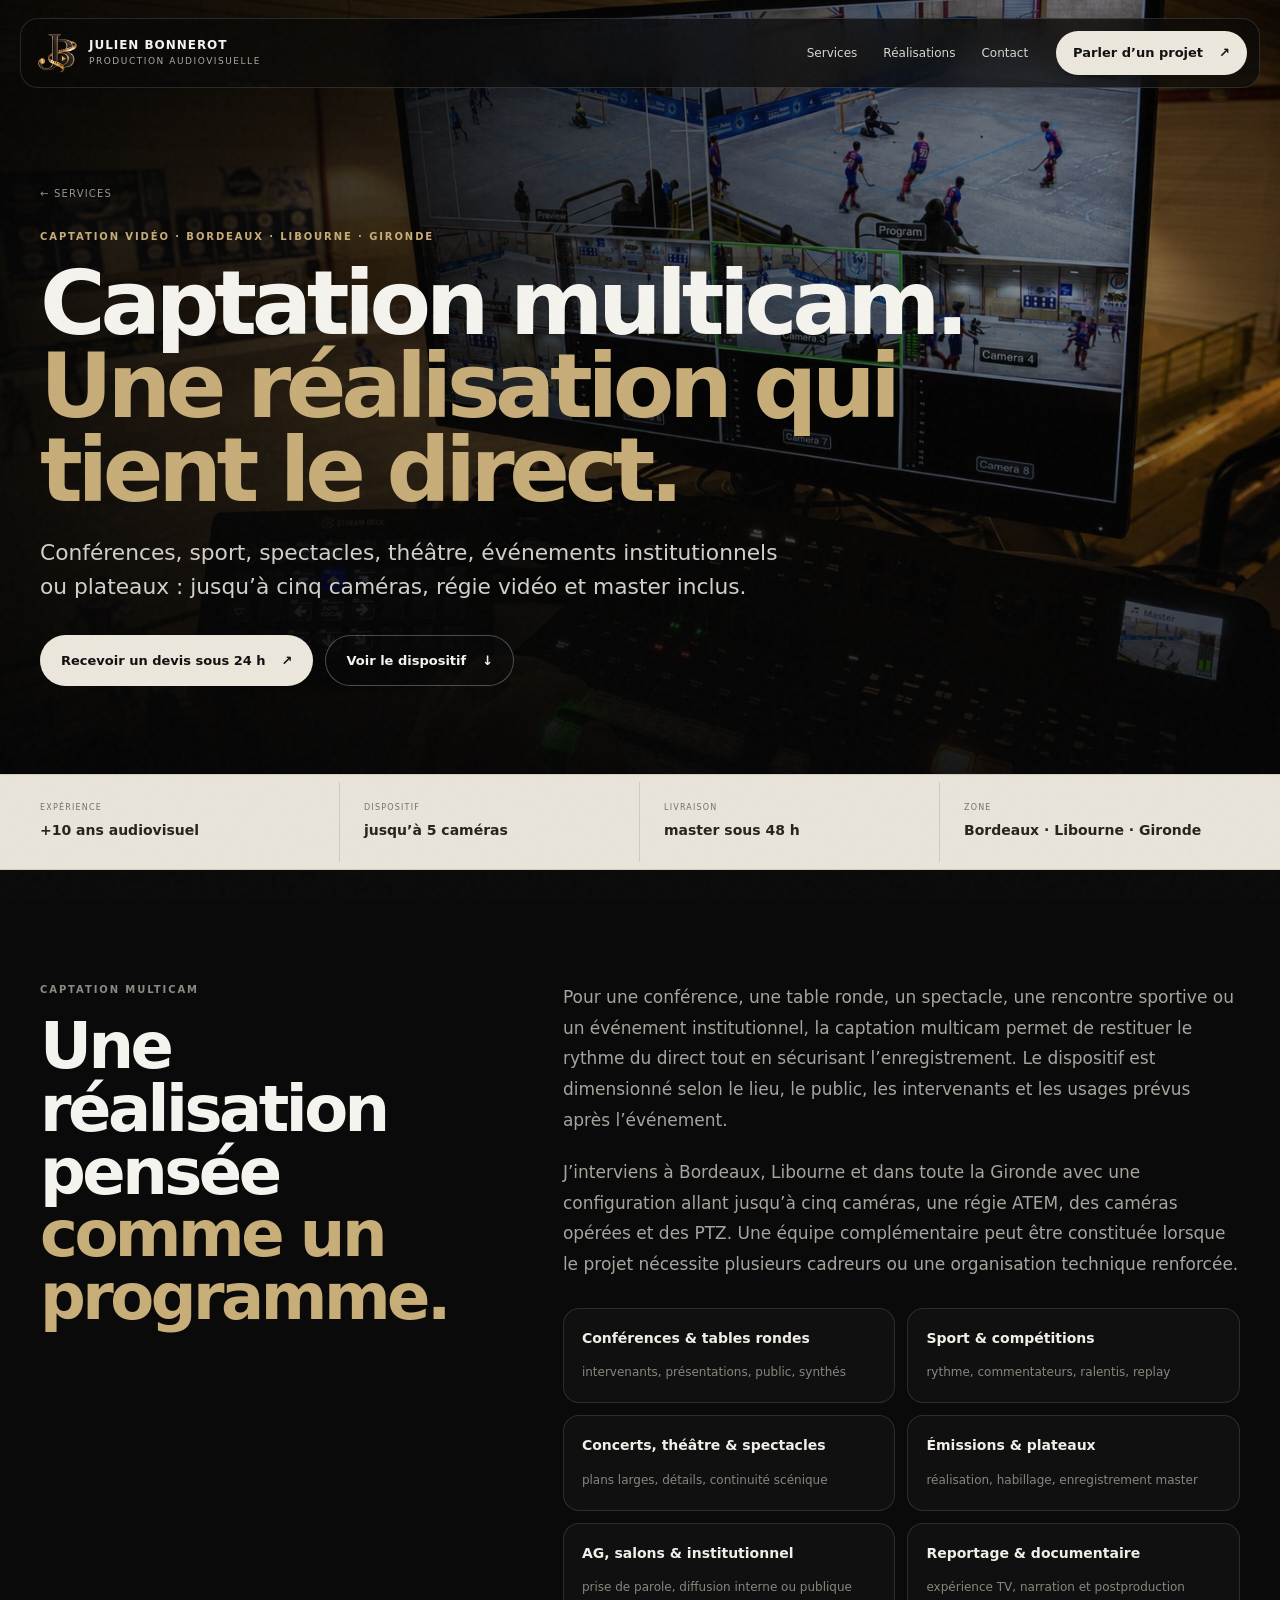
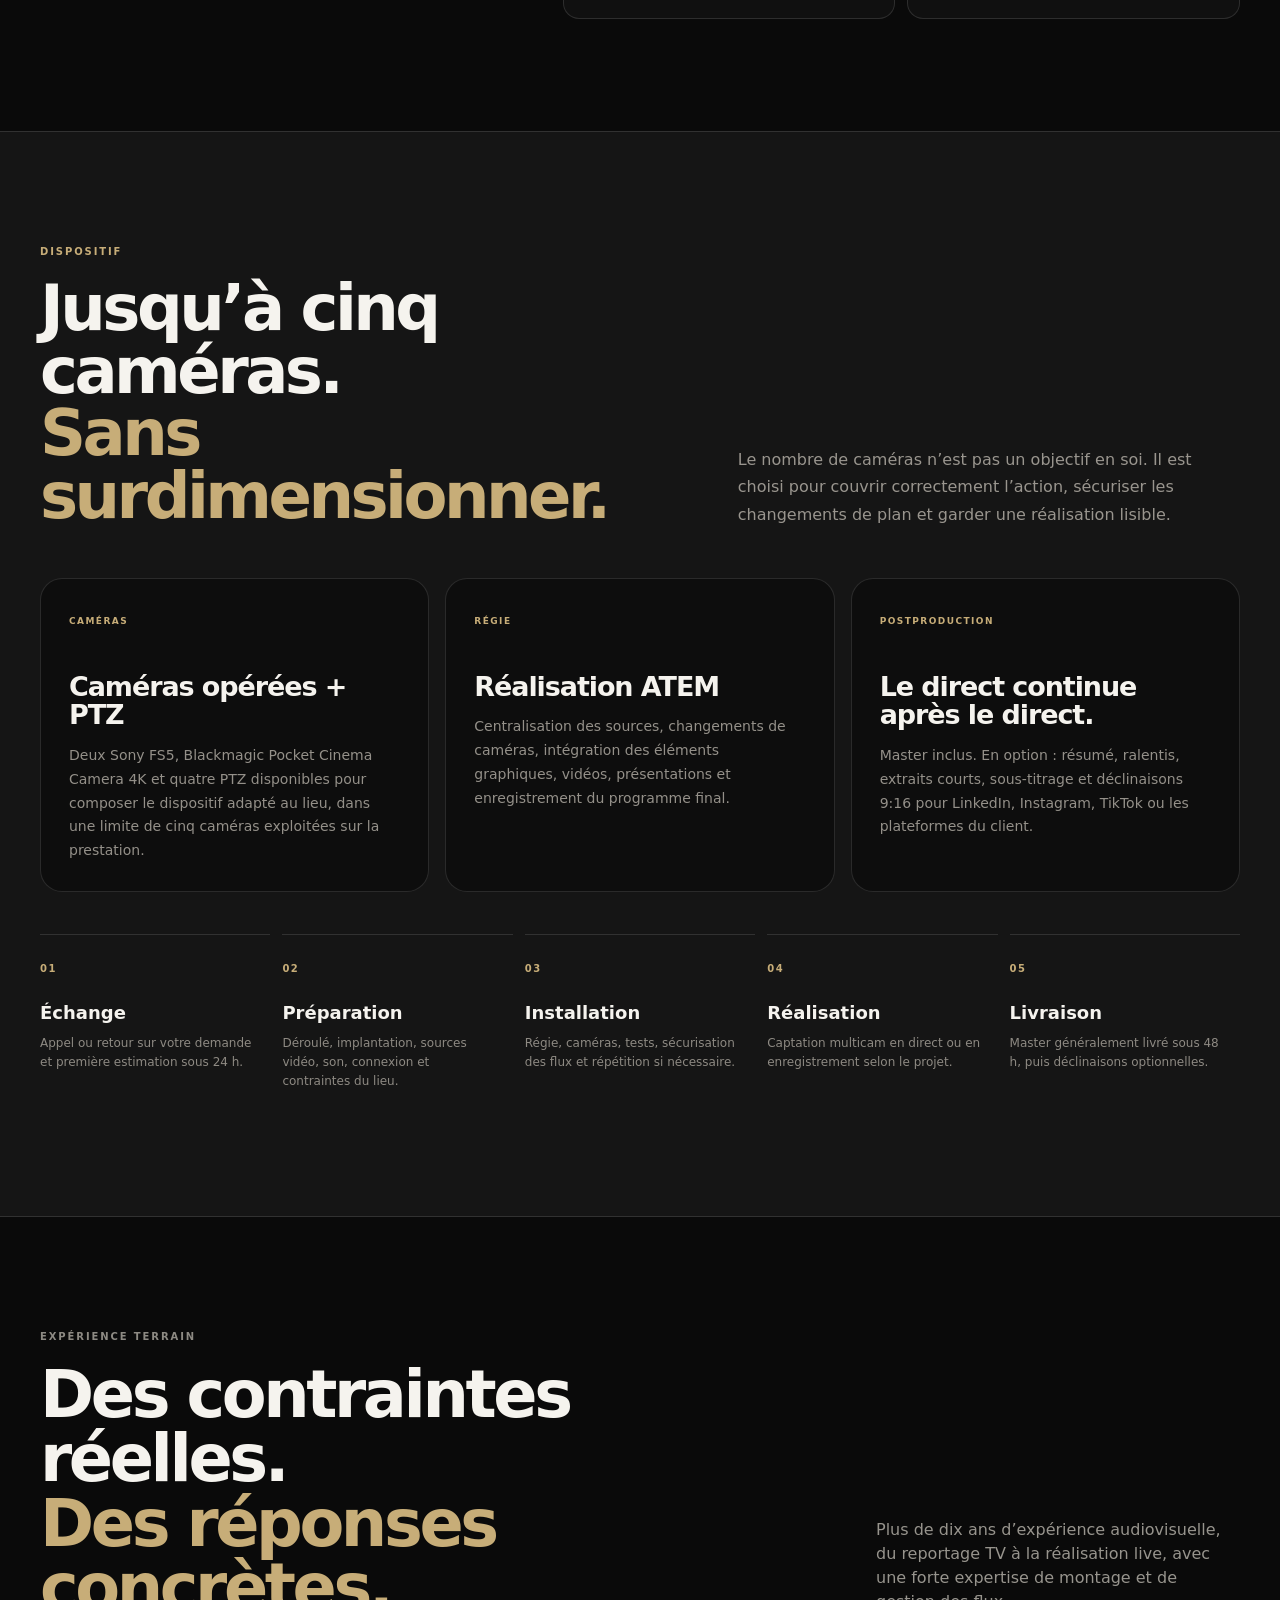
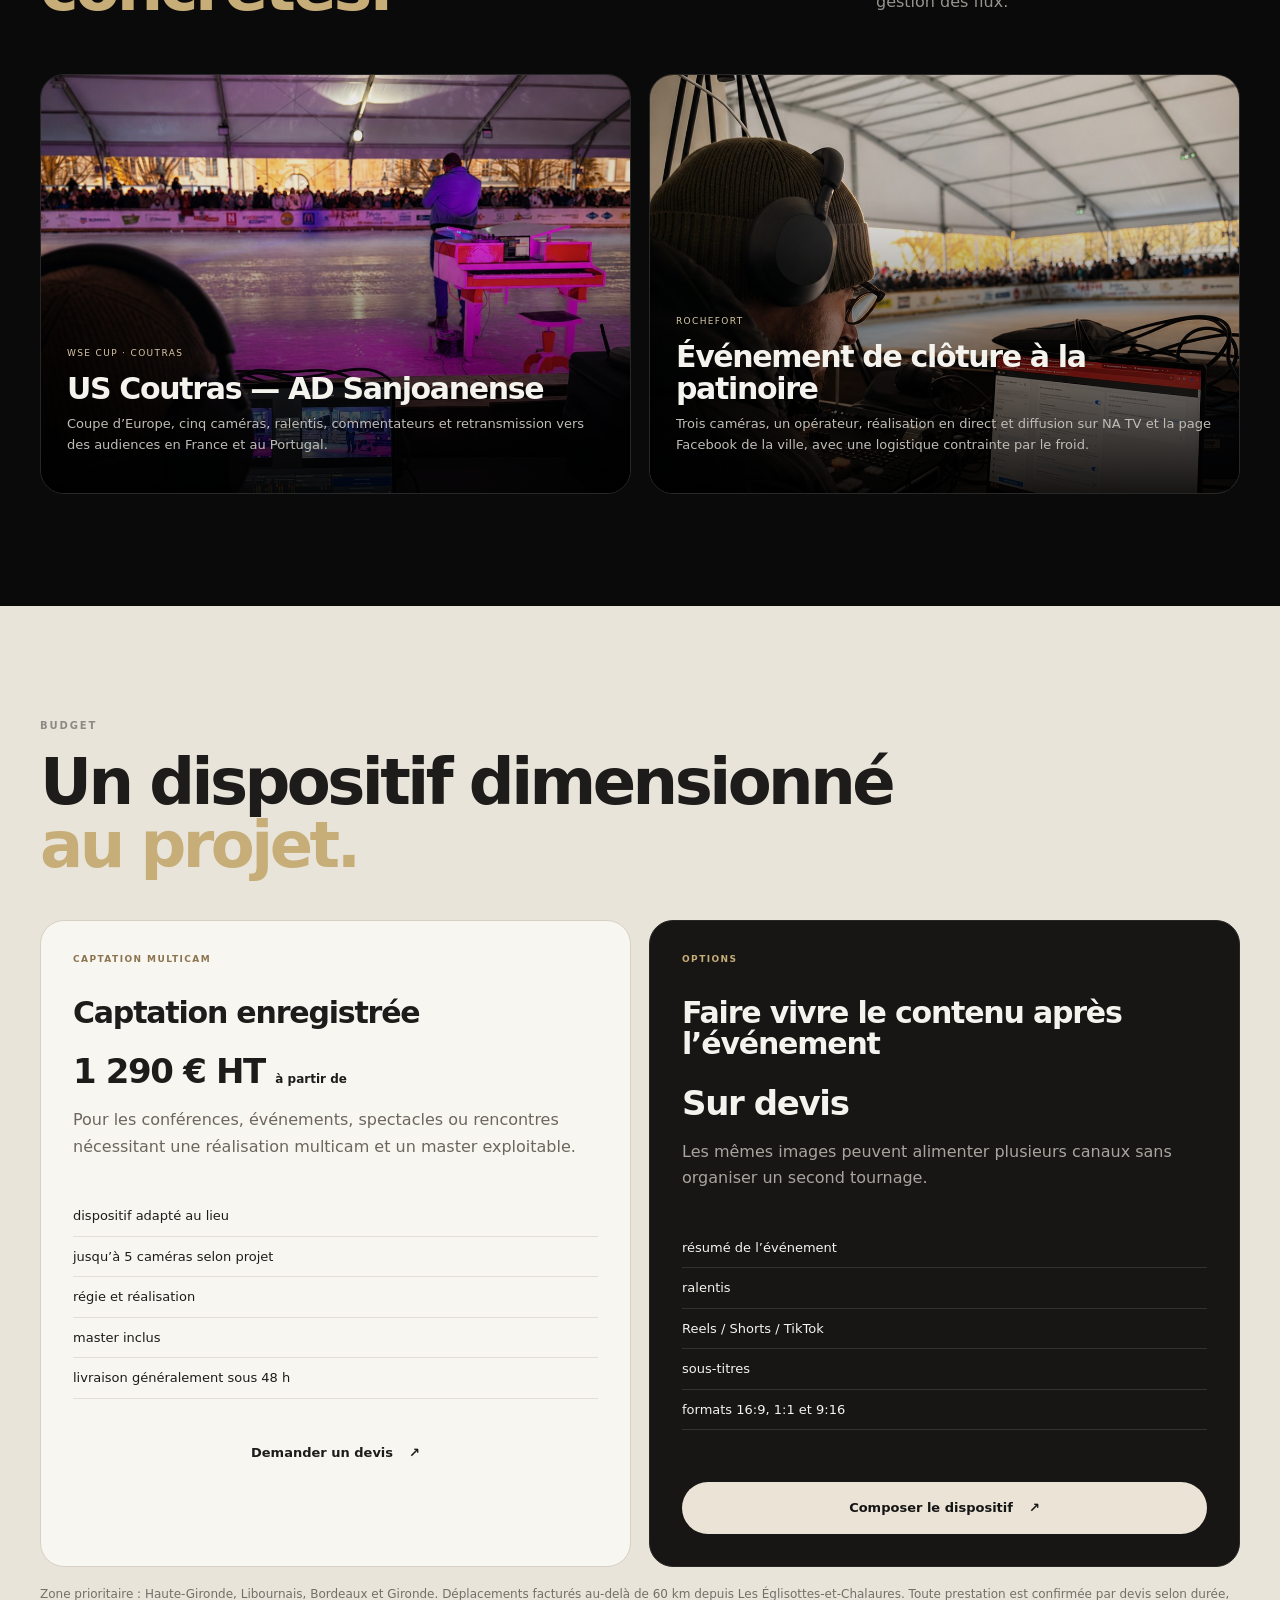
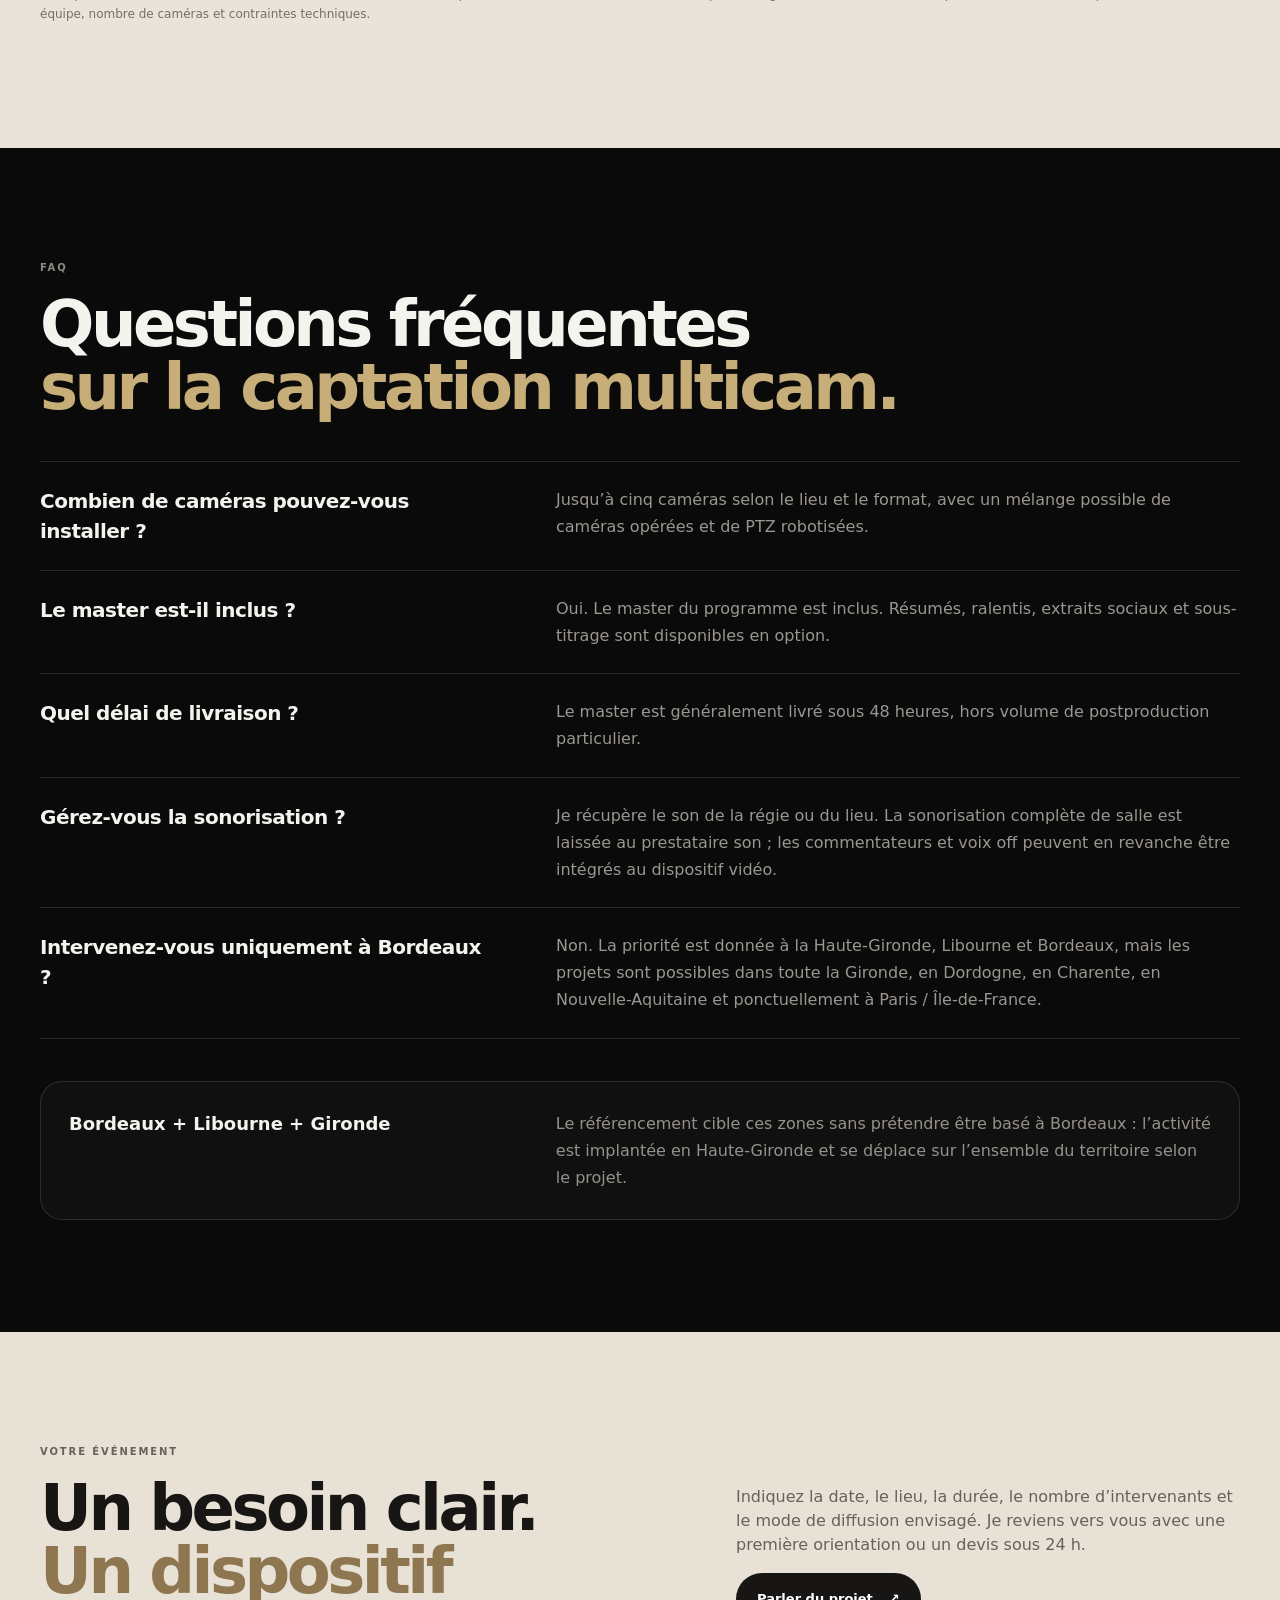
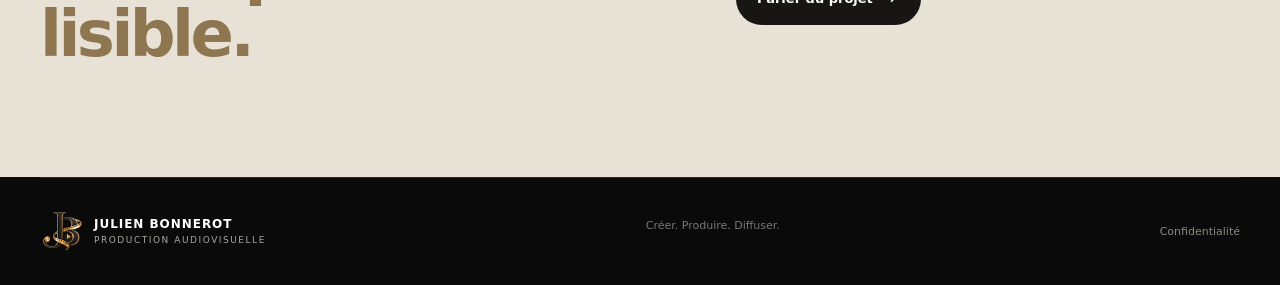
==== captation-multicam-bordeaux.html @ 4f3fa5e8 "Add files via upload" ====
<!doctype html>
<html lang="fr">
<head>
  <!-- Google Tag Manager -->
  <script>(function(w,d,s,l,i){w[l]=w[l]||[];w[l].push({'gtm.start':
  new Date().getTime(),event:'gtm.js'});var f=d.getElementsByTagName(s)[0],
  j=d.createElement(s),dl=l!='dataLayer'?'&l='+l:'';j.async=true;j.src=
  'https://www.googletagmanager.com/gtm.js?id='+i+dl;f.parentNode.insertBefore(j,f);
  })(window,document,'script','dataLayer','GTM-NM8S3KBX');</script>
  <!-- End Google Tag Manager -->
  <meta charset="utf-8" />
  <meta name="viewport" content="width=device-width, initial-scale=1" />
  <meta http-equiv="Content-Security-Policy" content="default-src 'self'; base-uri 'self'; object-src 'none'; script-src 'self' 'unsafe-inline' https://www.googletagmanager.com https://tagmanager.google.com; script-src-elem 'self' 'unsafe-inline' https://www.googletagmanager.com https://tagmanager.google.com; style-src 'self' 'unsafe-inline' https://www.googletagmanager.com https://tagmanager.google.com https://fonts.googleapis.com; img-src 'self' data: https://www.googletagmanager.com https://www.google-analytics.com https://*.google-analytics.com https://ssl.gstatic.com https://www.gstatic.com; media-src 'self'; font-src 'self' data: https://fonts.gstatic.com; connect-src 'self' https://formsubmit.co https://www.googletagmanager.com https://tagmanager.google.com https://www.google.com https://www.google-analytics.com https://*.google-analytics.com https://region1.google-analytics.com https://stats.g.doubleclick.net; frame-src https://www.googletagmanager.com https://tagmanager.google.com; form-action 'self' https://formsubmit.co; upgrade-insecure-requests" />
  <meta name="referrer" content="strict-origin-when-cross-origin" />
  <meta name="description" content="Captation vidéo multicam à Bordeaux, Libourne et en Gironde : jusqu’à 5 caméras, régie, master sous 48 h et formats sociaux en option." />
  <meta name="robots" content="index,follow,max-image-preview:large" />
  <meta name="theme-color" content="#0b0b0c" />
  <link rel="canonical" href="https://julienbonnerot.fr/captation-multicam-bordeaux.html" />
  <meta property="og:title" content="Captation multicam Bordeaux, Libourne & Gironde | Julien Bonnerot" />
  <meta property="og:description" content="Captation vidéo multicam à Bordeaux, Libourne et en Gironde : jusqu’à 5 caméras, régie, master sous 48 h et formats sociaux en option." />
  <meta property="og:type" content="website" />
  <meta property="og:url" content="https://julienbonnerot.fr/captation-multicam-bordeaux.html" />
  <meta property="og:image" content="https://julienbonnerot.fr/assets/live.jpg" />
  <meta name="twitter:card" content="summary_large_image" />
  <meta name="twitter:title" content="Captation multicam Bordeaux, Libourne & Gironde | Julien Bonnerot" />
  <meta name="twitter:description" content="Captation vidéo multicam à Bordeaux, Libourne et en Gironde : jusqu’à 5 caméras, régie, master sous 48 h et formats sociaux en option." />
  <meta name="twitter:image" content="https://julienbonnerot.fr/assets/live.jpg" />
  <title>Captation multicam Bordeaux, Libourne & Gironde | Julien Bonnerot</title>
  <!-- Favicon JB -->
  <link rel="icon" type="image/png" href="assets/jb-mark.png?v=61" />
  <link rel="shortcut icon" type="image/png" href="assets/jb-mark.png?v=61" />
  <link rel="apple-touch-icon" href="assets/jb-mark.png?v=61" />
<link rel="stylesheet" href="styles.css?v=60" />

  <style>
    .service-seo{background:#0a0a0a}
    .service-hero{position:relative;min-height:78svh;display:flex;align-items:flex-end;overflow:hidden}
    .service-hero>img{position:absolute;inset:0;width:100%;height:100%;object-fit:cover}
    .service-hero:after{content:"";position:absolute;inset:0;background:
      linear-gradient(90deg,rgba(5,5,5,.93),rgba(5,5,5,.63) 57%,rgba(5,5,5,.30)),
      linear-gradient(0deg,rgba(5,5,5,.88),transparent 53%)}
    .service-hero-content{position:relative;z-index:2;padding:180px 0 88px}
    .service-breadcrumb{display:inline-flex;margin-bottom:28px;font-size:10px;letter-spacing:.12em;text-transform:uppercase;color:#9a968e}
    .service-hero h1{font-size:clamp(52px,7vw,96px);line-height:.93;letter-spacing:-.06em;max-width:1040px;margin:0 0 24px}
    .service-hero h1 em{font-style:normal;color:var(--accent)}
    .service-hero-lead{max-width:760px;font-size:clamp(17px,1.7vw,22px);line-height:1.58;color:#d3d0ca}
    .service-hero-actions{display:flex;gap:12px;flex-wrap:wrap;margin-top:30px}
    .service-proof{background:#e9e4da;color:#1d1c1a;border-block:1px solid #d3ccbf}
    .service-proof-grid{min-height:94px;display:grid;grid-template-columns:repeat(4,1fr);align-items:center}
    .service-proof-item{padding:20px 24px;border-right:1px solid #d2cabd}
    .service-proof-item:first-child{padding-left:0}.service-proof-item:last-child{border-right:0}
    .service-proof-item small{display:block;font-size:8px;letter-spacing:.15em;color:#777066;text-transform:uppercase;margin-bottom:4px}
    .service-proof-item strong{font-size:14px;color:#27231d}
    .seo-intro{display:grid;grid-template-columns:.78fr 1.22fr;gap:90px;align-items:start}
    .seo-intro h2,.seo-section h2,.pricing-section h2,.faq-section h2{font-size:clamp(42px,5vw,72px);line-height:.98;letter-spacing:-.055em;margin:0}
    .seo-intro h2 em,.seo-section h2 em,.pricing-section h2 em,.faq-section h2 em{font-style:normal;color:var(--accent)}
    .seo-copy{font-size:17px;line-height:1.8;color:#a8a49d}
    .seo-copy p{margin-bottom:22px}
    .seo-list{display:grid;grid-template-columns:repeat(2,1fr);gap:12px;margin-top:28px}
    .seo-pill{border:1px solid var(--line);border-radius:16px;padding:17px 18px;background:#101010}
    .seo-pill b{display:block;font-size:14px;color:#f1eee7;margin-bottom:4px}
    .seo-pill span{font-size:12px;color:#89857e}
    .seo-section{background:#151515;border-block:1px solid var(--line)}
    .seo-section-head{display:grid;grid-template-columns:1fr .8fr;gap:70px;align-items:end;margin-bottom:50px}
    .seo-section-head>p{color:#99958e;line-height:1.7;margin:0}
    .feature-grid{display:grid;grid-template-columns:repeat(3,1fr);gap:16px}
    .feature-card{background:#0d0d0d;border:1px solid var(--line);border-radius:22px;padding:28px;min-height:270px}
    .feature-card span{font-size:9px;letter-spacing:.16em;color:var(--accent);font-weight:800}
    .feature-card h3{font-size:27px;letter-spacing:-.04em;line-height:1.06;margin:42px 0 14px}
    .feature-card p{font-size:14px;color:#949089;line-height:1.7;margin:0}
    .process-grid{display:grid;grid-template-columns:repeat(5,1fr);gap:12px;margin-top:42px}
    .process-step{border-top:1px solid var(--line);padding:20px 12px 0 0}
    .process-step b{font-size:10px;letter-spacing:.15em;color:var(--accent)}
    .process-step h3{font-size:18px;margin:20px 0 8px}.process-step p{font-size:12px;color:#8e8a83;line-height:1.6}
    .case-band{display:grid;grid-template-columns:1fr 1fr;gap:18px}
    .case-seo-card{position:relative;min-height:420px;overflow:hidden;border-radius:24px;border:1px solid var(--line)}
    .case-seo-card img{position:absolute;inset:0;width:100%;height:100%;object-fit:cover}
    .case-seo-card:after{content:"";position:absolute;inset:0;background:linear-gradient(0deg,rgba(0,0,0,.90),rgba(0,0,0,.08) 70%)}
    .case-seo-copy{position:absolute;z-index:2;left:26px;right:26px;bottom:24px}
    .case-seo-copy small{font-size:9px;letter-spacing:.15em;color:#d7c7a7}
    .case-seo-copy h3{font-size:30px;line-height:1.05;letter-spacing:-.045em;margin:10px 0}
    .case-seo-copy p{color:#c0bdb6;font-size:13px;line-height:1.6;max-width:560px}
    .price-wrap{background:#e9e4da;color:#1d1c1a}
    .pricing-grid{display:grid;grid-template-columns:repeat(2,1fr);gap:18px;margin-top:44px}
    .pricing-card{background:#f8f6f1;border:1px solid #d7d0c4;border-radius:24px;padding:32px;display:flex;flex-direction:column}
    .pricing-card.featured{background:#171615;color:#f5f3ee;border-color:#292724}
    .pricing-card>span{font-size:9px;letter-spacing:.16em;font-weight:800;color:#8b744e}
    .pricing-card.featured>span{color:var(--accent)}
    .pricing-card h3{font-size:30px;line-height:1.05;letter-spacing:-.04em;margin:30px 0 8px}
    .pricing-card .price{font-size:34px;font-weight:850;letter-spacing:-.04em;margin:10px 0}
    .pricing-card .price small{font-size:12px;font-weight:600;letter-spacing:0}
    .pricing-card p{color:#6c665e;line-height:1.65}.pricing-card.featured p{color:#a9a59e}
    .pricing-card ul{padding:0;margin:20px 0 28px;list-style:none}
    .pricing-card li{padding:10px 0;border-bottom:1px solid rgba(80,70,55,.13);font-size:13px}
    .pricing-card.featured li{border-color:rgba(255,255,255,.12)}
    .price-note{font-size:12px;color:#746f67;margin-top:18px;line-height:1.65}
    .faq-list{margin-top:42px;border-top:1px solid var(--line)}
    .faq-item{padding:24px 0;border-bottom:1px solid var(--line);display:grid;grid-template-columns:.8fr 1.2fr;gap:60px}
    .faq-item h3{font-size:20px;letter-spacing:-.025em;margin:0}.faq-item p{color:#9b9790;line-height:1.7;margin:0}
    .zone-note{border:1px solid var(--line);border-radius:22px;padding:28px;margin-top:42px;background:#101010;display:grid;grid-template-columns:.8fr 1.2fr;gap:50px}
    .zone-note strong{font-size:18px}.zone-note p{margin:0;color:#96928b;line-height:1.7}
    .service-cta{background:#e8e1d5;color:#171615}
    .service-cta-inner{display:grid;grid-template-columns:1.1fr .9fr;gap:80px;align-items:center}
    .service-cta h2{font-size:clamp(42px,5vw,72px);letter-spacing:-.055em;line-height:.98;margin:0}
    .service-cta h2 em{font-style:normal;color:#8d7650}.service-cta p{color:#686159}.service-cta .btn{background:#171615;color:#fff}
    @media(max-width:900px){
      .service-hero-content{padding:140px 0 72px}.service-proof-grid{grid-template-columns:1fr 1fr}
      .service-proof-item:nth-child(2){border-right:0}.service-proof-item:nth-child(-n+2){border-bottom:1px solid #d2cabd}
      .seo-intro,.seo-section-head,.service-cta-inner{grid-template-columns:1fr;gap:28px}
      .feature-grid{grid-template-columns:1fr}.process-grid{grid-template-columns:1fr 1fr}.case-band,.pricing-grid{grid-template-columns:1fr}
      .faq-item,.zone-note{grid-template-columns:1fr;gap:12px}.seo-list{grid-template-columns:1fr}
    }
    @media(max-width:580px){
      .service-hero h1{font-size:14vw}.service-hero-actions{flex-direction:column}.service-hero-actions .btn{width:100%}
      .service-proof-grid{grid-template-columns:1fr}.service-proof-item{border-right:0!important;border-bottom:1px solid #d2cabd!important;padding-left:0}
      .service-proof-item:last-child{border-bottom:0!important}.process-grid{grid-template-columns:1fr}.case-seo-card{min-height:360px}
      .pricing-card{padding:24px}.service-hero-lead{font-size:16px}
    }
  </style>
  <script type="application/ld+json">
{
  "@context": "https://schema.org",
  "@graph": [
    {
      "@type": "ProfessionalService",
      "@id": "https://julienbonnerot.fr/#business",
      "name": "Julien Bonnerot · Production audiovisuelle",
      "url": "https://julienbonnerot.fr/",
      "image": "https://julienbonnerot.fr/assets/hero-poster.jpg",
      "areaServed": [
        {
          "@type": "City",
          "name": "Bordeaux"
        },
        {
          "@type": "City",
          "name": "Libourne"
        },
        {
          "@type": "AdministrativeArea",
          "name": "Gironde"
        },
        {
          "@type": "AdministrativeArea",
          "name": "Dordogne"
        },
        {
          "@type": "AdministrativeArea",
          "name": "Charente"
        },
        {
          "@type": "AdministrativeArea",
          "name": "Nouvelle-Aquitaine"
        },
        {
          "@type": "AdministrativeArea",
          "name": "Île-de-France"
        }
      ]
    },
    {
      "@type": "Service",
      "@id": "https://julienbonnerot.fr/captation-multicam-bordeaux.html#service",
      "name": "Captation vidéo multicam à Bordeaux, Libourne et en Gironde",
      "description": "Captation vidéo multicam à Bordeaux, Libourne et en Gironde : jusqu’à 5 caméras, régie, master sous 48 h et formats sociaux en option.",
      "url": "https://julienbonnerot.fr/captation-multicam-bordeaux.html",
      "provider": {
        "@id": "https://julienbonnerot.fr/#business"
      },
      "areaServed": [
        "Bordeaux",
        "Libourne",
        "Gironde",
        "Nouvelle-Aquitaine",
        "France"
      ]
    },
    {
      "@type": "FAQPage",
      "@id": "https://julienbonnerot.fr/captation-multicam-bordeaux.html#faq",
      "mainEntity": [
        {
          "@type": "Question",
          "name": "Combien de caméras pouvez-vous installer pour une captation à Bordeaux ou en Gironde ?",
          "acceptedAnswer": {
            "@type": "Answer",
            "text": "Le dispositif peut aller jusqu’à cinq caméras selon le lieu et le format : caméras opérées, PTZ robotisées ou combinaison des deux."
          }
        },
        {
          "@type": "Question",
          "name": "Le master vidéo est-il inclus ?",
          "acceptedAnswer": {
            "@type": "Answer",
            "text": "Oui. Le master de la captation est inclus dans la prestation. Des extraits, résumés, ralentis, sous-titres et formats verticaux pour les réseaux sociaux peuvent être ajoutés en option."
          }
        },
        {
          "@type": "Question",
          "name": "Quel est le délai de livraison ?",
          "acceptedAnswer": {
            "@type": "Answer",
            "text": "Le master est généralement livré sous 48 heures après la captation, sauf demande particulière ou volume de postproduction important."
          }
        },
        {
          "@type": "Question",
          "name": "Gérez-vous aussi le son de la salle ?",
          "acceptedAnswer": {
            "@type": "Answer",
            "text": "La sonorisation de salle reste idéalement gérée par le lieu ou un prestataire son. La production vidéo récupère le mix de la régie existante et peut gérer les sources spécifiques de commentateurs ou de voix off."
          }
        },
        {
          "@type": "Question",
          "name": "Où intervenez-vous ?",
          "acceptedAnswer": {
            "@type": "Answer",
            "text": "La priorité est donnée à la Haute-Gironde, au Libournais et à Bordeaux. Les prestations sont possibles dans toute la Gironde, en Dordogne, en Charente, en Nouvelle-Aquitaine et, selon le projet, à Paris et en Île-de-France. Les déplacements sont facturés au-delà de 60 km."
          }
        }
      ]
    }
  ]
}
  </script>
</head>
<body class="service-seo">
  <!-- Google Tag Manager (noscript) -->
  <noscript><iframe src="https://www.googletagmanager.com/ns.html?id=GTM-NM8S3KBX"
  height="0" width="0" style="display:none;visibility:hidden"></iframe></noscript>
  <!-- End Google Tag Manager (noscript) -->
  <div class="grain" aria-hidden="true"></div>
  <header class="nav-wrap" id="top">
    <a class="brand" href="index.html" aria-label="Accueil">
      <span class="brand-mark"><img src="assets/jb-mark.png" alt="" /></span>
      <span class="brand-copy"><b>JULIEN BONNEROT</b><small>PRODUCTION AUDIOVISUELLE</small></span>
    </a>
    <nav aria-label="Navigation principale">
      <a href="index.html#services">Services</a>
      <a href="index.html#realisations">Réalisations</a>
      <a href="index.html#contact">Contact</a>
    </nav>
    <a class="btn btn-small btn-accent" href="index.html#contact">Parler d’un projet <span>↗</span></a>
  </header>
  <main>
    <section class="service-hero">
      <img src="assets/live.jpg" alt="" />
      <div class="shell service-hero-content">
        <a class="service-breadcrumb" href="index.html#services">← Services</a>
        <p class="kicker">CAPTATION VIDÉO · BORDEAUX · LIBOURNE · GIRONDE</p>
        <h1>Captation multicam.<br><em>Une réalisation qui tient le direct.</em></h1>
        <p class="service-hero-lead">Conférences, sport, spectacles, théâtre, événements institutionnels ou plateaux : jusqu’à cinq caméras, régie vidéo et master inclus.</p>
        <div class="service-hero-actions">
          <a class="btn btn-accent" href="index.html#contact">Recevoir un devis sous 24 h <span>↗</span></a>
          <a class="btn btn-ghost" href="#details">Voir le dispositif <span>↓</span></a>
        </div>
      </div>
    </section>
    <section class="service-proof"><div class="shell service-proof-grid"><div class="service-proof-item"><small>EXPÉRIENCE</small><strong>+10 ans audiovisuel</strong></div><div class="service-proof-item"><small>DISPOSITIF</small><strong>jusqu’à 5 caméras</strong></div><div class="service-proof-item"><small>LIVRAISON</small><strong>master sous 48 h</strong></div><div class="service-proof-item"><small>ZONE</small><strong>Bordeaux · Libourne · Gironde</strong></div></div></section>

    <section class="section shell seo-intro" id="details">
      <div>
        <p class="eyebrow">CAPTATION MULTICAM</p>
        <h2>Une réalisation pensée<br><em>comme un programme.</em></h2>
      </div>
      <div class="seo-copy">
        <p>Pour une conférence, une table ronde, un spectacle, une rencontre sportive ou un événement institutionnel, la captation multicam permet de restituer le rythme du direct tout en sécurisant l’enregistrement. Le dispositif est dimensionné selon le lieu, le public, les intervenants et les usages prévus après l’événement.</p>
        <p>J’interviens à Bordeaux, Libourne et dans toute la Gironde avec une configuration allant jusqu’à cinq caméras, une régie ATEM, des caméras opérées et des PTZ. Une équipe complémentaire peut être constituée lorsque le projet nécessite plusieurs cadreurs ou une organisation technique renforcée.</p>
        <div class="seo-list">
          <div class="seo-pill"><b>Conférences & tables rondes</b><span>intervenants, présentations, public, synthés</span></div>
          <div class="seo-pill"><b>Sport & compétitions</b><span>rythme, commentateurs, ralentis, replay</span></div>
          <div class="seo-pill"><b>Concerts, théâtre & spectacles</b><span>plans larges, détails, continuité scénique</span></div>
          <div class="seo-pill"><b>Émissions & plateaux</b><span>réalisation, habillage, enregistrement master</span></div>
          <div class="seo-pill"><b>AG, salons & institutionnel</b><span>prise de parole, diffusion interne ou publique</span></div>
          <div class="seo-pill"><b>Reportage & documentaire</b><span>expérience TV, narration et postproduction</span></div>
        </div>
      </div>
    </section>

    <section class="seo-section">
      <div class="section shell">
        <div class="seo-section-head">
          <div><p class="eyebrow light">DISPOSITIF</p><h2>Jusqu’à cinq caméras.<br><em>Sans surdimensionner.</em></h2></div>
          <p>Le nombre de caméras n’est pas un objectif en soi. Il est choisi pour couvrir correctement l’action, sécuriser les changements de plan et garder une réalisation lisible.</p>
        </div>
        <div class="feature-grid">
          <article class="feature-card"><span>CAMÉRAS</span><h3>Caméras opérées + PTZ</h3><p>Deux Sony FS5, Blackmagic Pocket Cinema Camera 4K et quatre PTZ disponibles pour composer le dispositif adapté au lieu, dans une limite de cinq caméras exploitées sur la prestation.</p></article>
          <article class="feature-card"><span>RÉGIE</span><h3>Réalisation ATEM</h3><p>Centralisation des sources, changements de caméras, intégration des éléments graphiques, vidéos, présentations et enregistrement du programme final.</p></article>
          <article class="feature-card"><span>POSTPRODUCTION</span><h3>Le direct continue après le direct.</h3><p>Master inclus. En option : résumé, ralentis, extraits courts, sous-titrage et déclinaisons 9:16 pour LinkedIn, Instagram, TikTok ou les plateformes du client.</p></article>
        </div>

        <div class="process-grid">
          <div class="process-step"><b>01</b><h3>Échange</h3><p>Appel ou retour sur votre demande et première estimation sous 24 h.</p></div>
          <div class="process-step"><b>02</b><h3>Préparation</h3><p>Déroulé, implantation, sources vidéo, son, connexion et contraintes du lieu.</p></div>
          <div class="process-step"><b>03</b><h3>Installation</h3><p>Régie, caméras, tests, sécurisation des flux et répétition si nécessaire.</p></div>
          <div class="process-step"><b>04</b><h3>Réalisation</h3><p>Captation multicam en direct ou en enregistrement selon le projet.</p></div>
          <div class="process-step"><b>05</b><h3>Livraison</h3><p>Master généralement livré sous 48 h, puis déclinaisons optionnelles.</p></div>
        </div>
      </div>
    </section>

    <section class="section shell">
      <div class="section-heading">
        <div><p class="eyebrow">EXPÉRIENCE TERRAIN</p><h2>Des contraintes réelles.<br><em>Des réponses concrètes.</em></h2></div>
        <p>Plus de dix ans d’expérience audiovisuelle, du reportage TV à la réalisation live, avec une forte expertise de montage et de gestion des flux.</p>
      </div>
      <div class="case-band">
        <a class="case-seo-card" href="cas-live-sportif.html">
          <img loading="lazy" src="assets/project-sport.jpg" alt="Captation multicam de rink hockey à Coutras">
          <div class="case-seo-copy"><small>WSE CUP · COUTRAS</small><h3>US Coutras — AD Sanjoanense</h3><p>Coupe d’Europe, cinq caméras, ralentis, commentateurs et retransmission vers des audiences en France et au Portugal.</p></div>
        </a>
        <div class="case-seo-card">
          <img loading="lazy" src="assets/contact.jpg" alt="Régie audiovisuelle sur un événement">
          <div class="case-seo-copy"><small>ROCHEFORT</small><h3>Événement de clôture à la patinoire</h3><p>Trois caméras, un opérateur, réalisation en direct et diffusion sur NA TV et la page Facebook de la ville, avec une logistique contrainte par le froid.</p></div>
        </div>
      </div>
    </section>

    <section class="price-wrap pricing-section">
      <div class="section shell">
        <p class="eyebrow">BUDGET</p>
        <h2>Un dispositif dimensionné<br><em>au projet.</em></h2>
        <div class="pricing-grid">
          <article class="pricing-card">
            <span>CAPTATION MULTICAM</span>
            <h3>Captation enregistrée</h3>
            <div class="price">1 290 € HT <small>à partir de</small></div>
            <p>Pour les conférences, événements, spectacles ou rencontres nécessitant une réalisation multicam et un master exploitable.</p>
            <ul><li>dispositif adapté au lieu</li><li>jusqu’à 5 caméras selon projet</li><li>régie et réalisation</li><li>master inclus</li><li>livraison généralement sous 48 h</li></ul>
            <a class="btn" href="index.html#contact">Demander un devis <span>↗</span></a>
          </article>
          <article class="pricing-card featured">
            <span>OPTIONS</span>
            <h3>Faire vivre le contenu après l’événement</h3>
            <div class="price">Sur devis</div>
            <p>Les mêmes images peuvent alimenter plusieurs canaux sans organiser un second tournage.</p>
            <ul><li>résumé de l’événement</li><li>ralentis</li><li>Reels / Shorts / TikTok</li><li>sous-titres</li><li>formats 16:9, 1:1 et 9:16</li></ul>
            <a class="btn btn-light" href="index.html#contact">Composer le dispositif <span>↗</span></a>
          </article>
        </div>
        <p class="price-note">Zone prioritaire : Haute-Gironde, Libournais, Bordeaux et Gironde. Déplacements facturés au-delà de 60 km depuis Les Églisottes-et-Chalaures. Toute prestation est confirmée par devis selon durée, équipe, nombre de caméras et contraintes techniques.</p>
      </div>
    </section>

    <section class="section shell faq-section">
      <p class="eyebrow">FAQ</p><h2>Questions fréquentes<br><em>sur la captation multicam.</em></h2>
      <div class="faq-list">
        <div class="faq-item"><h3>Combien de caméras pouvez-vous installer ?</h3><p>Jusqu’à cinq caméras selon le lieu et le format, avec un mélange possible de caméras opérées et de PTZ robotisées.</p></div>
        <div class="faq-item"><h3>Le master est-il inclus ?</h3><p>Oui. Le master du programme est inclus. Résumés, ralentis, extraits sociaux et sous-titrage sont disponibles en option.</p></div>
        <div class="faq-item"><h3>Quel délai de livraison ?</h3><p>Le master est généralement livré sous 48 heures, hors volume de postproduction particulier.</p></div>
        <div class="faq-item"><h3>Gérez-vous la sonorisation ?</h3><p>Je récupère le son de la régie ou du lieu. La sonorisation complète de salle est laissée au prestataire son ; les commentateurs et voix off peuvent en revanche être intégrés au dispositif vidéo.</p></div>
        <div class="faq-item"><h3>Intervenez-vous uniquement à Bordeaux ?</h3><p>Non. La priorité est donnée à la Haute-Gironde, Libourne et Bordeaux, mais les projets sont possibles dans toute la Gironde, en Dordogne, en Charente, en Nouvelle-Aquitaine et ponctuellement à Paris / Île-de-France.</p></div>
      </div>
      <div class="zone-note"><strong>Bordeaux + Libourne + Gironde</strong><p>Le référencement cible ces zones sans prétendre être basé à Bordeaux : l’activité est implantée en Haute-Gironde et se déplace sur l’ensemble du territoire selon le projet.</p></div>
    </section>

    <section class="service-cta section"><div class="shell service-cta-inner">
      <div><p class="eyebrow">VOTRE ÉVÉNEMENT</p><h2>Un besoin clair.<br><em>Un dispositif lisible.</em></h2></div>
      <div><p>Indiquez la date, le lieu, la durée, le nombre d’intervenants et le mode de diffusion envisagé. Je reviens vers vous avec une première orientation ou un devis sous 24 h.</p><a class="btn" href="index.html#contact">Parler du projet <span>↗</span></a></div>
    </div></section>

  </main>
  <footer class="shell case-footer">
    <a class="brand" href="index.html"><span class="brand-mark"><img src="assets/jb-mark.png" alt="" /></span><span class="brand-copy"><b>JULIEN BONNEROT</b><small>PRODUCTION AUDIOVISUELLE</small></span></a>
    <p>Créer. Produire. Diffuser.</p>
    <div class="footer-links"><a href="confidentialite.html">Confidentialité</a></div>
  </footer>
  <a class="mobile-cta" href="index.html#contact">Parler d’un projet <span>↗</span></a>
  <script src="script.js?v=60"></script>
</body>
</html>
---- styles.css ----
:root{
  --bg:#0b0b0c;--bg-soft:#121213;--paper:#f0ede6;--paper-2:#e4ded3;--card:#f8f6f1;
  --text:#f5f3ee;--muted:#aaa69e;--ink:#1d1c1a;--ink-soft:#666158;
  --line:rgba(255,255,255,.12);--line-dark:rgba(30,28,24,.13);
  --accent:#c7ad78;--accent-soft:#e3d6bb;--accent-dark:#6e5934;
  --radius:24px;--shell:min(1200px,calc(100vw - 48px));
}
*{box-sizing:border-box}html{scroll-behavior:smooth}body{margin:0;background:var(--bg);color:var(--text);font-family:Inter,ui-sans-serif,system-ui,-apple-system,BlinkMacSystemFont,"Segoe UI",sans-serif;line-height:1.5;-webkit-font-smoothing:antialiased}img,video{display:block;width:100%}a{color:inherit;text-decoration:none}button,input,textarea{font:inherit}button{color:inherit}.shell{width:var(--shell);margin-inline:auto}.section{padding:112px 0}.grain{position:fixed;inset:0;z-index:100;pointer-events:none;opacity:.03;background-image:url("data:image/svg+xml,%3Csvg viewBox='0 0 180 180' xmlns='http://www.w3.org/2000/svg'%3E%3Cfilter id='n'%3E%3CfeTurbulence type='fractalNoise' baseFrequency='.9' numOctaves='3' stitchTiles='stitch'/%3E%3C/filter%3E%3Crect width='100%25' height='100%25' filter='url(%23n)' opacity='.8'/%3E%3C/svg%3E")}

.nav-wrap{position:fixed;z-index:90;top:18px;left:50%;transform:translateX(-50%);width:min(1240px,calc(100vw - 32px));height:70px;padding:9px 12px 9px 14px;display:flex;align-items:center;gap:28px;background:rgba(8,8,8,.72);border:1px solid rgba(255,255,255,.13);backdrop-filter:blur(16px);border-radius:18px;box-shadow:0 12px 50px rgba(0,0,0,.22)}.brand{display:flex;align-items:center;gap:11px;min-width:max-content}.brand-mark{width:43px;height:43px;display:grid;place-items:center;overflow:hidden}.brand-mark img{width:100%;height:100%;object-fit:contain}.brand-copy{display:flex;flex-direction:column;line-height:1.1}.brand-copy b{font-size:12px;letter-spacing:.08em}.brand-copy small{font-size:9px;letter-spacing:.17em;color:#a9a9a2;margin-top:4px}.nav-wrap nav{display:flex;gap:26px;margin-left:auto}.nav-wrap nav a{font-size:12px;color:#d6d6cf;transition:.2s}.nav-wrap nav a:hover{color:#fff}
.btn{display:inline-flex;align-items:center;justify-content:center;gap:16px;border:1px solid transparent;border-radius:999px;padding:15px 20px;font-weight:750;font-size:13px;transition:.25s transform,.25s background,.25s color}.btn:hover{transform:translateY(-2px)}.btn-small{padding:11px 16px}.btn-accent{background:#ece7dc;color:#111}.btn-accent:hover{background:#fff}.btn-ghost{border-color:rgba(255,255,255,.28);background:rgba(12,12,12,.25)}.btn-light{background:#ebe4d6;color:#151515;margin-top:24px}

.hero{min-height:100svh;position:relative;overflow:hidden;display:flex;align-items:flex-end}.hero-video{position:absolute;inset:0;width:100%;height:100%;object-fit:cover;object-position:center center;background:#050505}.hero-overlay{position:absolute;inset:0;background:linear-gradient(90deg,rgba(4,4,4,.88) 0%,rgba(4,4,4,.63) 43%,rgba(4,4,4,.20) 74%,rgba(4,4,4,.40) 100%),linear-gradient(0deg,rgba(6,6,6,.78) 0%,transparent 47%)}.hero-content{position:relative;z-index:2;padding:188px 0 150px}.kicker,.eyebrow{font-size:10px;letter-spacing:.19em;font-weight:800;color:var(--accent);margin:0 0 18px}.eyebrow{color:#8d8a83}.eyebrow.light{color:var(--accent)}h1,h2,h3,p{margin-top:0}.hero h1{font-size:clamp(54px,7.3vw,108px);line-height:.91;letter-spacing:-.064em;max-width:1060px;margin-bottom:30px}.hero h1 em,.section h2 em,.b2b h2 em,.contact h2 em{font-style:normal;color:var(--accent)}.hero-lead{max-width:670px;font-size:clamp(17px,1.7vw,22px);line-height:1.55;color:#deddd7}.hero-actions{display:flex;gap:12px;margin-top:32px}.hero-foot{position:absolute;z-index:2;bottom:24px;left:50%;transform:translateX(-50%);font-size:9px;letter-spacing:.15em;color:#a5a29b;text-transform:uppercase}

.logo-strip{background:#e9e4da;border-block:1px solid #d3ccbf;color:#1d1c1a}.logo-strip-inner{min-height:82px;display:grid;grid-template-columns:auto 1fr;align-items:center;gap:30px}.logo-strip-title{margin:0;font-size:9px;letter-spacing:.18em;text-transform:uppercase;color:#777066;white-space:nowrap}.logo-rail{display:flex;align-items:center;justify-content:space-between;gap:20px;overflow:auto;scrollbar-width:none}.logo-rail::-webkit-scrollbar{display:none}.logo-item{flex:0 0 auto;width:110px;height:38px;display:flex;align-items:center;justify-content:center}.logo-item-wide{width:132px}.logo-item-square{width:54px}.logo-item img{display:block;width:100%;height:100%;object-fit:contain;opacity:.68;filter:grayscale(1) saturate(0) contrast(1.03);transition:.2s opacity,.2s transform,.2s filter}.logo-item:hover img{opacity:1;transform:translateY(-1px);filter:none}

.section-heading{display:grid;grid-template-columns:1.35fr .65fr;gap:80px;align-items:end;margin-bottom:54px}.section-heading-simple{grid-template-columns:1fr}.section-heading h2{font-size:clamp(42px,5.1vw,72px);line-height:.99;letter-spacing:-.052em;margin:0}.section-heading>p{color:#97948d;max-width:460px;margin-bottom:6px}.showreel-section{padding-top:108px}.showcase-visual{position:relative;margin:0 0 24px;border-radius:30px;overflow:hidden;border:1px solid var(--line);box-shadow:0 32px 80px rgba(0,0,0,.24);background:#090909}.showcase-visual img{width:100%;height:auto;display:block}.showcase-visual:after{content:"";position:absolute;inset:0;background:linear-gradient(180deg,rgba(0,0,0,.04) 0%,rgba(0,0,0,.18) 58%,rgba(0,0,0,.68) 100%)}.showcase-visual figcaption{position:absolute;left:28px;right:28px;bottom:24px;z-index:2;display:flex;flex-direction:column;gap:8px;max-width:660px}.showcase-visual span{font-size:10px;letter-spacing:.16em;color:#d8cab0;font-weight:800}.showcase-visual strong{font-size:clamp(18px,2.2vw,28px);line-height:1.15;letter-spacing:-.03em;color:#f4f1ea;font-weight:700}.showreel-shell{position:relative;aspect-ratio:16/9;border-radius:28px;overflow:hidden;border:1px solid var(--line);box-shadow:0 32px 80px rgba(0,0,0,.28);cursor:pointer;background:#080808}.showreel-shell>img,.showreel-shell>video{width:100%;height:100%;object-fit:cover}.showreel-shell>img{object-position:center center;transform:scale(1.01)}.showreel-badge{position:absolute;top:22px;left:22px;z-index:2;display:inline-flex;align-items:center;gap:8px;padding:10px 14px;border-radius:999px;background:rgba(10,10,10,.52);border:1px solid rgba(255,255,255,.14);backdrop-filter:blur(14px);font-size:10px;letter-spacing:.16em;font-weight:800;color:#f4f1ea}.showreel-shade{position:absolute;inset:0;background:linear-gradient(180deg,rgba(0,0,0,.16) 0%,rgba(0,0,0,.10) 28%,rgba(0,0,0,.68) 100%)}.showreel-placeholder{position:absolute;inset:auto 28px 26px 28px;border:0;background:transparent;padding:0;display:flex;align-items:center;gap:16px;text-align:left;cursor:pointer}.showreel-placeholder>span:last-child{display:flex;flex-direction:column}.showreel-placeholder strong{font-size:13px;letter-spacing:.1em}.showreel-placeholder small{color:#d2cec6;margin-top:4px;max-width:460px}.play-disc{width:58px;height:58px;border-radius:50%;display:grid;place-items:center;background:#e9e4da;color:#111;font-size:18px;padding-left:3px;box-shadow:0 12px 30px rgba(0,0,0,.32)}

.services{background:var(--paper);color:var(--ink)}.services .eyebrow{color:#746b5b}.services .section-heading h2 em{color:var(--accent-dark)}.services .section-heading>p{color:#6b675f}.service-feature{display:grid;grid-template-columns:1.05fr .95fr;background:var(--card);border:1px solid var(--line-dark);border-radius:28px;overflow:hidden;box-shadow:0 20px 55px rgba(58,47,32,.08)}.service-media{min-height:520px}.service-media img{height:100%;object-fit:cover}.service-copy{padding:52px;display:flex;flex-direction:column}.service-label{font-size:9px;letter-spacing:.17em;font-weight:800;color:#76654a}.service-copy h3,.service-card h3{font-size:clamp(36px,3.8vw,55px);letter-spacing:-.05em;line-height:1.01;margin:42px 0 20px;color:#1c1b19}.service-copy>p,.service-card-body>p{color:#625f58;max-width:570px}.service-meta{margin-top:26px!important;padding-top:20px;border-top:1px solid #d7d1c6;font-size:12px;letter-spacing:.02em;color:#6f6a61!important}.price-row{margin-top:auto;padding-top:34px;display:flex;justify-content:space-between;align-items:flex-end;gap:18px;border-top:1px solid #d7d1c6}.price-row div{display:flex;flex-direction:column}.price-row small{color:#8f897f;font-size:8px;letter-spacing:.15em}.price-row strong{font-size:25px;margin-top:5px;color:#25231f}.price-row a,.mini-price a{color:var(--accent-dark);font-size:12px;font-weight:750}.service-pair{display:grid;grid-template-columns:1fr 1fr;gap:22px;margin-top:22px}.service-card{background:var(--card);border:1px solid var(--line-dark);border-radius:24px;overflow:hidden}.service-card-media{aspect-ratio:16/9;overflow:hidden}.service-card-media img{height:100%;object-fit:cover;transition:.55s transform}.service-card:hover img{transform:scale(1.02)}.service-card-body{padding:32px}.service-card h3{font-size:36px;margin:26px 0 16px}.mini-price{border-top:1px solid #d8d2c7;margin-top:27px;padding-top:19px;display:flex;justify-content:space-between;align-items:center;gap:14px;color:#34312c}.mini-price b{font-size:25px;line-height:1.05;font-weight:800;letter-spacing:-.025em;color:#25231f}

.portfolio{display:grid;grid-template-columns:1.05fr .95fr;grid-template-rows:330px 330px;gap:18px}.project{position:relative;overflow:hidden;border-radius:22px;margin:0}.project img{width:100%;height:100%;object-fit:cover;transition:.6s transform}.project:hover img{transform:scale(1.025)}.project:after{content:'';position:absolute;inset:0;background:linear-gradient(0deg,rgba(0,0,0,.69),transparent 58%)}.project-tall{grid-row:span 2}.project-wide{grid-column:2}.project figcaption{position:absolute;z-index:2;left:22px;right:22px;bottom:20px}.project figcaption div{display:flex;flex-direction:column}.project figcaption small{font-size:9px;letter-spacing:.15em;color:#c4c1ba}.project figcaption b{font-size:17px;margin-top:5px}

.b2b{background:#151515;color:#f4f1ea;padding:92px 0;border-block:1px solid var(--line)}.b2b h2{font-size:clamp(40px,4.7vw,68px);letter-spacing:-.056em;line-height:.99;margin:0}.expertise-head{display:grid;grid-template-columns:1.12fr .88fr;gap:90px;align-items:end}.expertise-intro p{font-size:16px;line-height:1.65;max-width:540px;color:#aaa69e;margin-bottom:0}.expertise-grid{display:grid;grid-template-columns:repeat(4,1fr);margin-top:58px;border-top:1px solid rgba(255,255,255,.14);border-bottom:1px solid rgba(255,255,255,.14)}.expertise-item{padding:28px 26px 30px;border-right:1px solid rgba(255,255,255,.12)}.expertise-item:first-child{padding-left:0}.expertise-item:last-child{border-right:0}.expertise-item>span{font-size:9px;letter-spacing:.17em;color:var(--accent)}.expertise-item h3{font-size:21px;letter-spacing:-.025em;margin:28px 0 8px;color:#f4f1ea}.expertise-item p{font-size:12px;line-height:1.55;color:#918d86;margin:0;max-width:230px}

.contact{position:relative;min-height:820px;display:flex;align-items:center;overflow:hidden}.contact>img{position:absolute;inset:0;width:100%;height:100%;object-fit:cover}.contact-overlay{position:absolute;inset:0;background:linear-gradient(90deg,rgba(5,5,5,.94),rgba(5,5,5,.76) 56%,rgba(5,5,5,.55))}.contact-content{position:relative;z-index:2;display:grid;grid-template-columns:.9fr 1.1fr;gap:92px;align-items:center}.contact h2{font-size:clamp(48px,6vw,84px);letter-spacing:-.06em;line-height:.94;margin:0 0 24px}.contact-main>p:not(.eyebrow){max-width:560px;color:#b9b6af}.contact-form{background:rgba(13,13,13,.86);border:1px solid rgba(255,255,255,.16);backdrop-filter:blur(15px);padding:30px;border-radius:24px}.form-row{display:grid;grid-template-columns:1fr 1fr;gap:14px}.contact-form label{display:block;margin-bottom:15px}.contact-form label>span{display:block;font-size:9px;letter-spacing:.14em;text-transform:uppercase;color:#a4a097;margin-bottom:8px}.contact-form input,.contact-form textarea{width:100%;border:1px solid #3a3936;background:#171716;color:#f5f3ee;border-radius:12px;padding:13px 14px;outline:none;transition:.2s border-color,.2s background}.contact-form textarea{resize:vertical;min-height:150px}.contact-form input:focus,.contact-form textarea:focus{border-color:#a88f60;background:#1c1b19}.contact-form input::placeholder,.contact-form textarea::placeholder{color:#77736c}.form-submit{width:100%;border:0;border-radius:999px;background:#ebe4d6;color:#171615;padding:15px 18px;display:flex;justify-content:space-between;align-items:center;font-size:13px;font-weight:800;cursor:pointer;transition:.2s transform,.2s background}.form-submit:hover{transform:translateY(-1px);background:#fff}.form-submit:disabled{opacity:.58;cursor:wait;transform:none}.form-note{font-size:10px;color:#75716a;margin:11px 2px 0}.form-status{min-height:20px;margin:10px 2px 0;font-size:12px;color:#d8c9aa}.form-status.error{color:#e7a9a1}.hp-field{position:absolute!important;left:-9999px!important;opacity:0!important;pointer-events:none!important}

footer{min-height:108px;display:flex;align-items:center;justify-content:space-between;gap:24px;font-size:11px;color:#777}footer .brand{color:#fff}.mobile-cta{display:none}.reveal{opacity:0;transform:translateY(18px);transition:opacity .65s ease,transform .65s ease}.reveal.in{opacity:1;transform:none}.delay-1{transition-delay:.08s}.delay-2{transition-delay:.16s}.delay-3{transition-delay:.24s}

@media(max-width:900px){:root{--shell:min(100% - 30px,1200px)}body{overflow-x:hidden}.nav-wrap{top:10px;height:62px;width:calc(100vw - 20px);padding:8px 10px 8px 12px;gap:14px;border-radius:16px}.nav-wrap nav,.nav-wrap>.btn{display:none}.brand{min-width:0;max-width:100%}.brand-mark{width:39px;height:39px;flex:0 0 39px}.brand-copy b{font-size:11px}.brand-copy small{font-size:8px;letter-spacing:.15em}.hero-content{padding:142px 0 126px}.hero h1{font-size:clamp(48px,13vw,82px);max-width:100%}.hero-lead{font-size:17px;max-width:590px}.hero-foot{display:none}.section{padding:78px 0}.section-heading{grid-template-columns:1fr;gap:18px}.section-heading h2{font-size:46px}.logo-strip-inner{grid-template-columns:1fr;gap:10px;min-height:unset;padding:15px 0}.logo-strip-title{font-size:8px}.logo-rail{display:grid;grid-template-columns:repeat(3,minmax(0,1fr));gap:14px;justify-content:stretch;overflow:visible}.logo-item,.logo-item-wide,.logo-item-square{width:100%;height:36px}.logo-item img{width:100%;height:100%}.showcase-visual{border-radius:24px}.showcase-visual figcaption{left:20px;right:20px;bottom:18px}.showreel-shell{border-radius:24px}.showreel-badge{top:18px;left:18px;padding:9px 12px;font-size:9px}.service-feature,.service-pair,.expertise-head,.contact-content{grid-template-columns:1fr}.service-media{min-height:340px}.service-copy{padding:30px}.service-copy h3{margin-top:28px}.service-pair{gap:16px}.portfolio{grid-template-columns:1fr;grid-template-rows:none}.project,.project-tall,.project-wide{grid-row:auto;grid-column:auto;aspect-ratio:4/3}.project-tall{aspect-ratio:4/5}.expertise-head{gap:26px}.expertise-grid{grid-template-columns:1fr 1fr;margin-top:42px}.expertise-item{border-bottom:1px solid rgba(255,255,255,.12)}.expertise-item:nth-child(2n){border-right:0}.expertise-item:first-child{padding-left:26px}.expertise-item:nth-last-child(-n+2){border-bottom:0}.contact{min-height:auto}.contact-content{gap:38px;padding:84px 0 100px}.contact-overlay{background:linear-gradient(0deg,rgba(5,5,5,.95),rgba(5,5,5,.70))}.mobile-cta{display:flex;position:fixed;z-index:95;left:15px;right:15px;bottom:14px;background:#ebe4d6;color:#111;border-radius:999px;align-items:center;justify-content:space-between;padding:15px 19px;font-size:13px;font-weight:850;box-shadow:0 12px 40px rgba(0,0,0,.35)}footer{padding-bottom:86px;align-items:flex-start;flex-direction:column}.hero-video{object-position:center center}}
@media(max-width:580px){:root{--shell:min(100% - 24px,1200px)}.expertise-grid{grid-template-columns:1fr}.expertise-item{border-right:0;border-bottom:1px solid rgba(255,255,255,.12)!important;padding:24px 0!important}.expertise-item:last-child{border-bottom:0!important}.expertise-item h3{margin-top:18px}.brand-copy small{display:none}.hero-actions{flex-direction:column;align-items:stretch}.hero-actions .btn{width:100%}.hero h1{font-size:14.2vw}.hero-lead{font-size:16px}.section{padding:68px 0}.section-heading h2{font-size:41px}.showcase-visual{margin-bottom:18px;border-radius:18px}.showcase-visual figcaption{left:16px;right:16px;bottom:14px}.showcase-visual span{font-size:8px}.showcase-visual strong{font-size:16px;line-height:1.25}.showreel-shell{border-radius:18px}.showreel-badge{top:14px;left:14px;padding:8px 11px}.showreel-placeholder{left:14px;right:14px;bottom:14px;gap:12px;padding:12px 14px;background:linear-gradient(180deg,rgba(12,12,12,.58),rgba(12,12,12,.72));border:1px solid rgba(255,255,255,.10);border-radius:18px;backdrop-filter:blur(12px)}.showreel-placeholder strong{font-size:11px}.showreel-placeholder small{font-size:12px;line-height:1.35}.play-disc{width:48px;height:48px;flex:0 0 48px}.service-copy,.service-card-body{padding:24px}.service-card h3{font-size:31px}.price-row,.mini-price{align-items:flex-start;flex-direction:column}.price-row strong,.mini-price b{font-size:23px}.form-row{grid-template-columns:1fr}.contact-form{padding:22px}.contact h2{font-size:50px}.logo-rail{grid-template-columns:repeat(2,minmax(0,1fr));gap:12px}.logo-item,.logo-item-wide,.logo-item-square{width:100%;height:32px}.footer-links{gap:12px;flex-direction:column;align-items:flex-start}}
@media(max-width:430px){.nav-wrap{width:calc(100vw - 16px);left:50%;transform:translateX(-50%);padding:8px 9px 8px 10px;height:58px;gap:10px}.brand-mark{width:35px;height:35px;flex-basis:35px}.brand-copy b{font-size:10px;letter-spacing:.07em}.hero-content{padding:126px 0 112px}.hero h1{font-size:14.8vw;line-height:.92}.hero-lead{font-size:15px;line-height:1.55}.kicker,.eyebrow,.case-kicker{font-size:9px}.showreel-badge{font-size:8px;letter-spacing:.14em}.showreel-placeholder{align-items:flex-start}.showreel-placeholder small{max-width:none}.play-disc{width:44px;height:44px;flex-basis:44px}.service-copy h3,.service-card h3{font-size:28px}.project figcaption{left:16px;right:16px;bottom:16px}.project figcaption b{font-size:15px}.example-card{padding:24px}.example-card h3{font-size:26px;margin-top:26px}.contact-content{padding:76px 0 92px}.contact-form{padding:18px}.contact h2{font-size:42px}.mobile-cta{left:10px;right:10px;bottom:10px;padding:14px 16px;font-size:12px}.case-hero-content{padding:136px 0 64px}.case-hero h1{font-size:15vw}.case-hero-lead{font-size:15px}.case-breadcrumb{font-size:9px;flex-wrap:wrap}.case-side h2{font-size:32px}.case-block h3{font-size:26px}.case-media,.case-media-small{min-height:220px}}
@media(prefers-reduced-motion:reduce){.hero-video{display:none}.hero{background:#050505 url("assets/hero-poster.jpg") center/cover no-repeat}.reveal{opacity:1;transform:none;transition:none}}

.form-note a{color:#c8b58f;text-decoration:underline;text-underline-offset:3px}.footer-links{display:flex;align-items:center;gap:18px}.footer-links a{color:#8b877f}.footer-links a:hover{color:#f2efe8}
@media(max-width:580px){.footer-links{gap:12px;flex-direction:column;align-items:flex-start}}

.privacy-page{min-height:100vh;background:#0b0b0c;color:#f4f1ea}.privacy-shell{max-width:820px;padding:110px 0}.privacy-back{display:inline-block;margin-bottom:70px;color:#c8b58f;font-size:13px}.privacy-shell h1{font-size:clamp(44px,6vw,76px);line-height:.96;letter-spacing:-.055em;margin-bottom:42px}.privacy-shell>p:not(.eyebrow){font-size:16px;line-height:1.8;color:#aaa69e;max-width:720px;margin-bottom:22px}.privacy-shell a{color:#d8c9aa}

.project-examples{padding-top:30px}.example-grid{display:grid;grid-template-columns:repeat(3,1fr);gap:16px}.example-card{border:1px solid var(--line);border-radius:22px;padding:30px;background:linear-gradient(180deg,#111,#0c0c0c);min-height:330px;display:flex;flex-direction:column}.example-card>span{font-size:9px;letter-spacing:.17em;color:var(--accent);font-weight:800}.example-card h3{font-size:29px;line-height:1.05;letter-spacing:-.04em;margin:48px 0 16px}.example-card p{color:#949089;font-size:14px;line-height:1.65}.example-card strong{margin-top:auto;padding-top:24px;border-top:1px solid rgba(255,255,255,.12);font-size:11px;line-height:1.6;color:#d6c9ae;font-weight:650}
@media(max-width:900px){.example-grid{grid-template-columns:1fr}.example-card{min-height:0}.example-card h3{margin-top:28px}.project-examples{padding-top:10px}}


/* V5.4 — études de cas */
.project-link{display:block;min-width:0;color:inherit}.project-link.project-tall{grid-row:span 2}.project-link.project-wide{grid-column:2}.project-link .project{height:100%}.project figcaption span{font-size:10px;color:#d9c9aa;margin-top:7px;letter-spacing:.03em}.example-card{color:inherit;text-decoration:none;transition:.25s transform,.25s border-color}.example-card:hover{transform:translateY(-3px);border-color:rgba(210,190,150,.38)}.example-card em{font-style:normal;font-size:10px;color:#d6c9ae;margin-top:16px;letter-spacing:.05em}
.case-page{background:#0a0a0a}.case-page .nav-wrap nav a{white-space:nowrap}.case-hero{position:relative;min-height:78svh;display:flex;align-items:flex-end;overflow:hidden}.case-hero>img{position:absolute;inset:0;width:100%;height:100%;object-fit:cover}.case-hero-overlay{position:absolute;inset:0;background:linear-gradient(90deg,rgba(5,5,5,.90),rgba(5,5,5,.58) 58%,rgba(5,5,5,.28)),linear-gradient(0deg,rgba(5,5,5,.84),transparent 48%)}.case-hero-content{position:relative;z-index:2;padding:180px 0 90px}.case-kicker{font-size:10px;letter-spacing:.19em;font-weight:800;color:var(--accent);margin-bottom:18px}.case-hero h1{font-size:clamp(52px,7vw,96px);line-height:.93;letter-spacing:-.062em;max-width:950px;margin:0 0 24px}.case-hero h1 em{font-style:normal;color:var(--accent)}.case-hero-lead{font-size:clamp(17px,1.7vw,22px);color:#d5d2cb;max-width:720px;line-height:1.55}.case-breadcrumb{display:inline-flex;gap:8px;align-items:center;color:#99958d;font-size:10px;letter-spacing:.12em;text-transform:uppercase;margin-bottom:30px}.case-breadcrumb:hover{color:#fff}.case-summary{display:grid;grid-template-columns:.72fr 1.28fr;gap:90px;align-items:start}.case-side{position:sticky;top:115px}.case-side .eyebrow{margin-bottom:12px}.case-side h2{font-size:42px;letter-spacing:-.045em;line-height:1.02;margin-bottom:24px}.case-facts{border-top:1px solid var(--line);margin-top:28px}.case-fact{padding:16px 0;border-bottom:1px solid var(--line)}.case-fact small{display:block;font-size:8px;letter-spacing:.15em;color:#6f6b64;text-transform:uppercase;margin-bottom:5px}.case-fact strong{font-size:13px;color:#d7d4cd}.case-story{display:grid;gap:42px}.case-block{padding-bottom:40px;border-bottom:1px solid var(--line)}.case-block:last-child{border-bottom:0}.case-block span{display:block;font-size:9px;letter-spacing:.17em;color:var(--accent);font-weight:800;margin-bottom:12px}.case-block h3{font-size:clamp(30px,3.2vw,46px);line-height:1.02;letter-spacing:-.045em;margin-bottom:16px}.case-block p{color:#9f9b94;line-height:1.75;max-width:780px;margin-bottom:0}.case-deliverables{display:flex;flex-wrap:wrap;gap:8px;margin-top:22px}.case-deliverables b{font-size:9px;font-weight:650;color:#d5c9b1;border:1px solid #34322f;border-radius:999px;padding:8px 11px}.case-media-grid{display:grid;grid-template-columns:1.25fr .75fr;gap:18px}.case-media{border-radius:24px;overflow:hidden;min-height:420px;background:#111}.case-media img{width:100%;height:100%;object-fit:cover}.case-media-small{min-height:420px}.case-cta{background:#e8e1d5;color:#171615}.case-cta-inner{display:grid;grid-template-columns:1.15fr .85fr;gap:80px;align-items:center}.case-cta h2{font-size:clamp(42px,5vw,72px);letter-spacing:-.055em;line-height:.98;margin:0}.case-cta h2 em{font-style:normal;color:#8d7650}.case-cta p{color:#686159;max-width:520px}.case-cta .btn{background:#171615;color:#fff;margin-top:12px}.case-footer{border-top:1px solid var(--line)}
@media(max-width:900px){.project-link.project-tall,.project-link.project-wide{grid-row:auto;grid-column:auto}.case-hero{min-height:72svh}.case-hero-content{padding:150px 0 70px}.case-hero h1{font-size:clamp(48px,12vw,78px)}.case-summary,.case-cta-inner{grid-template-columns:1fr;gap:42px}.case-side{position:static}.case-media-grid{grid-template-columns:1fr}.case-media,.case-media-small{min-height:320px}.case-page .nav-wrap nav{display:none}}
@media(max-width:580px){.case-hero{min-height:68svh}.case-hero h1{font-size:14vw}.case-media,.case-media-small{min-height:250px}.case-side h2{font-size:36px}}
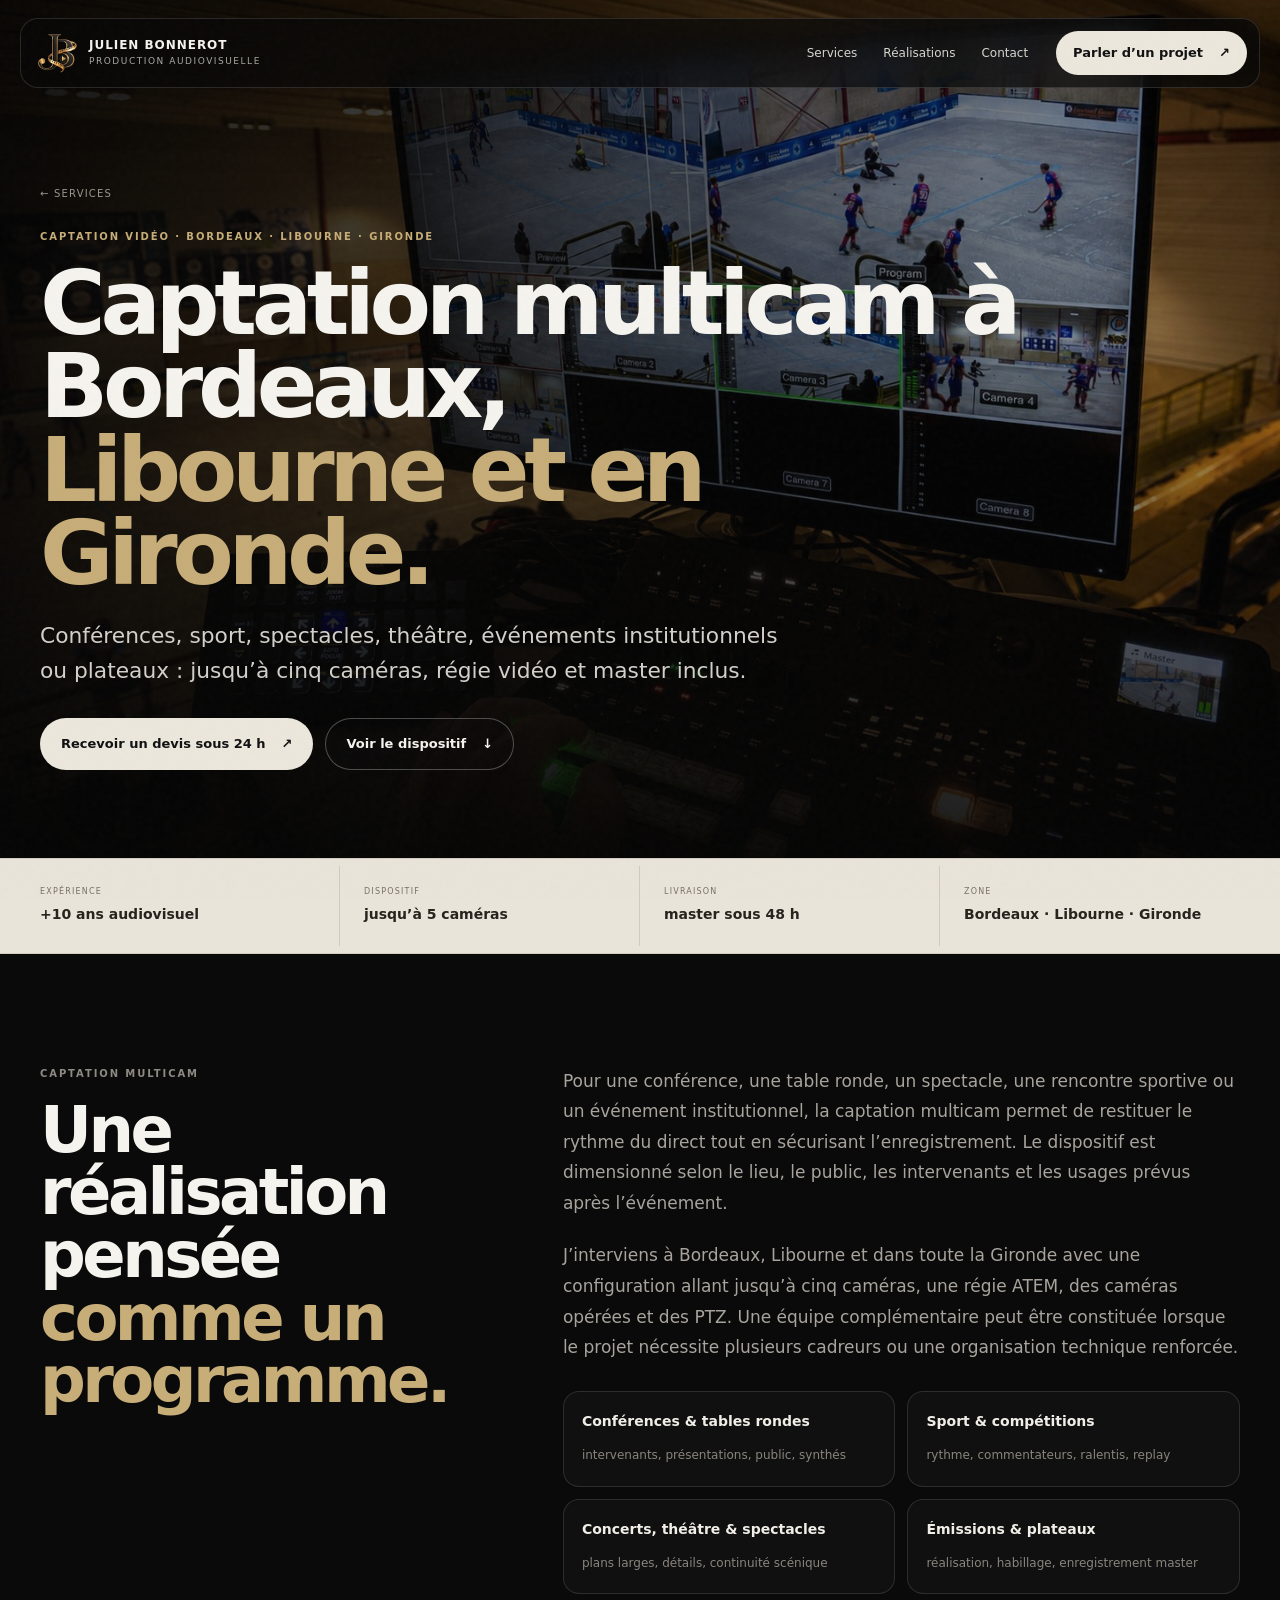
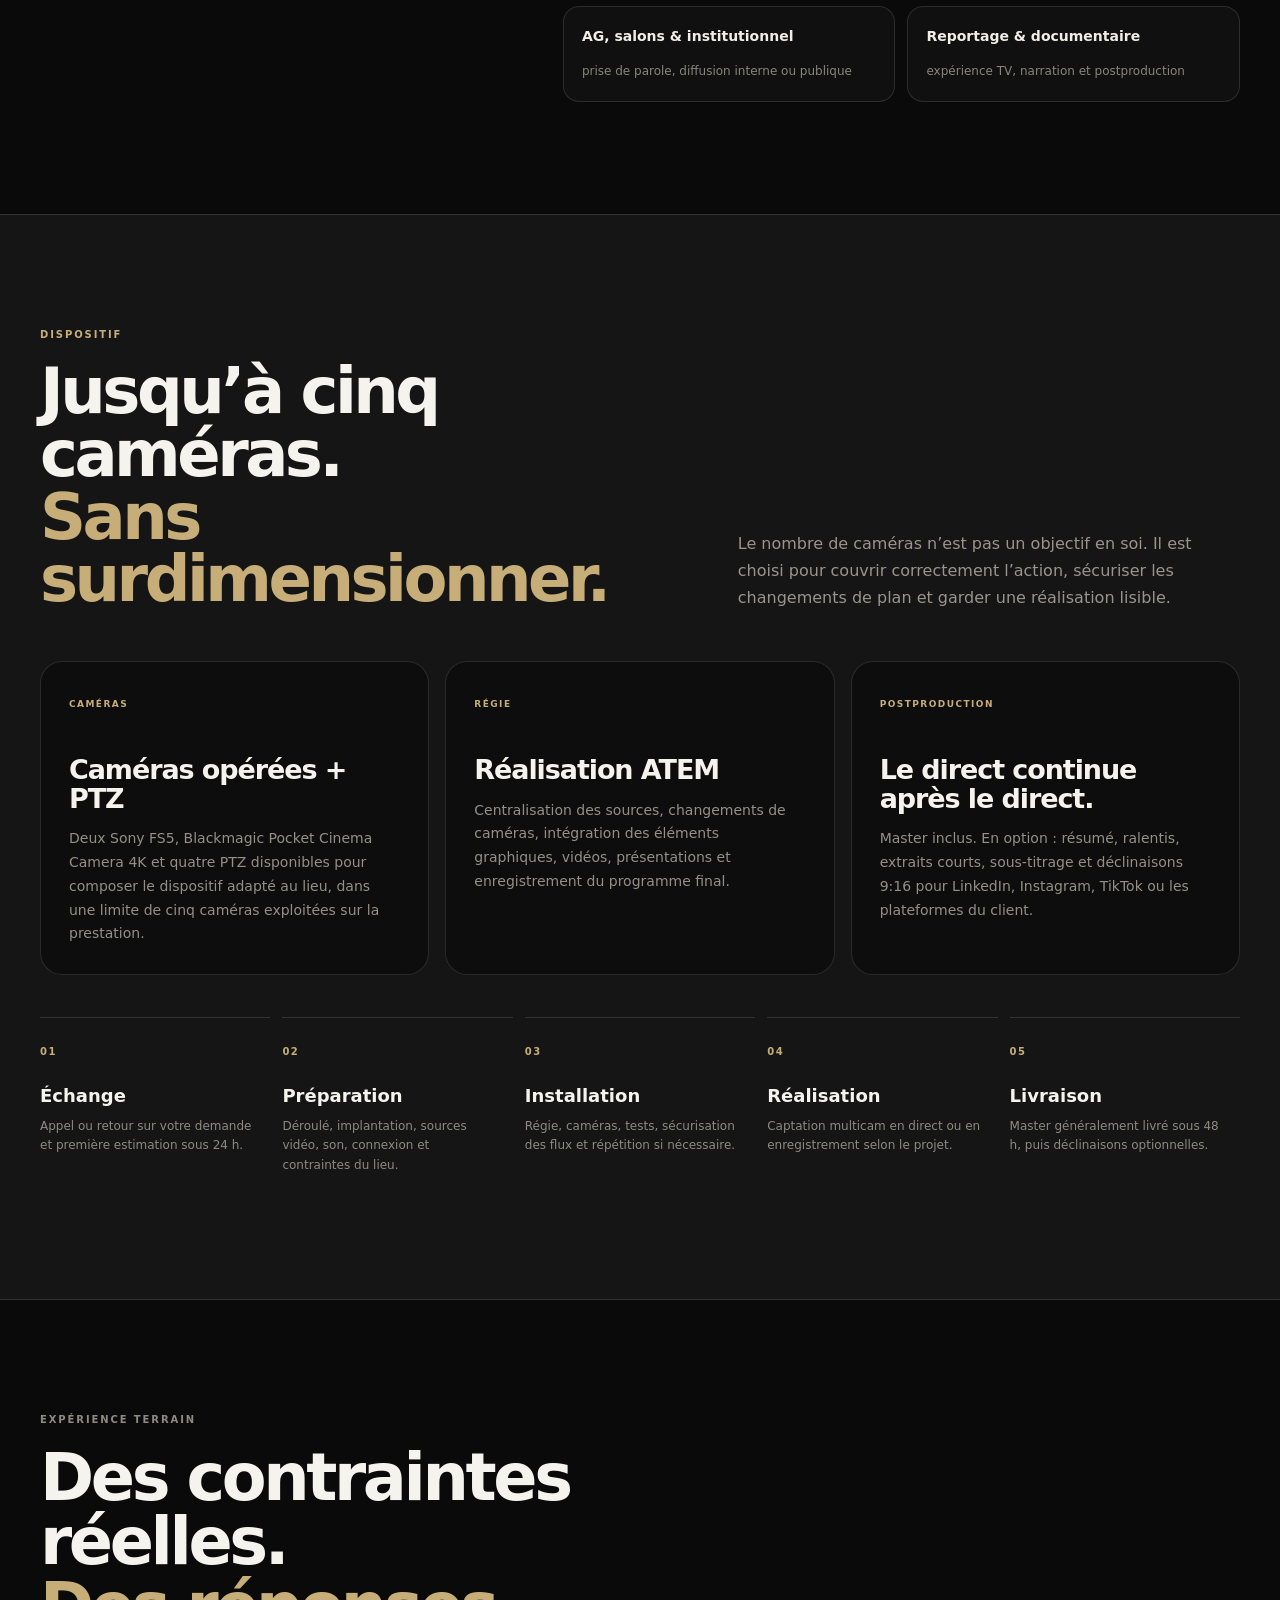
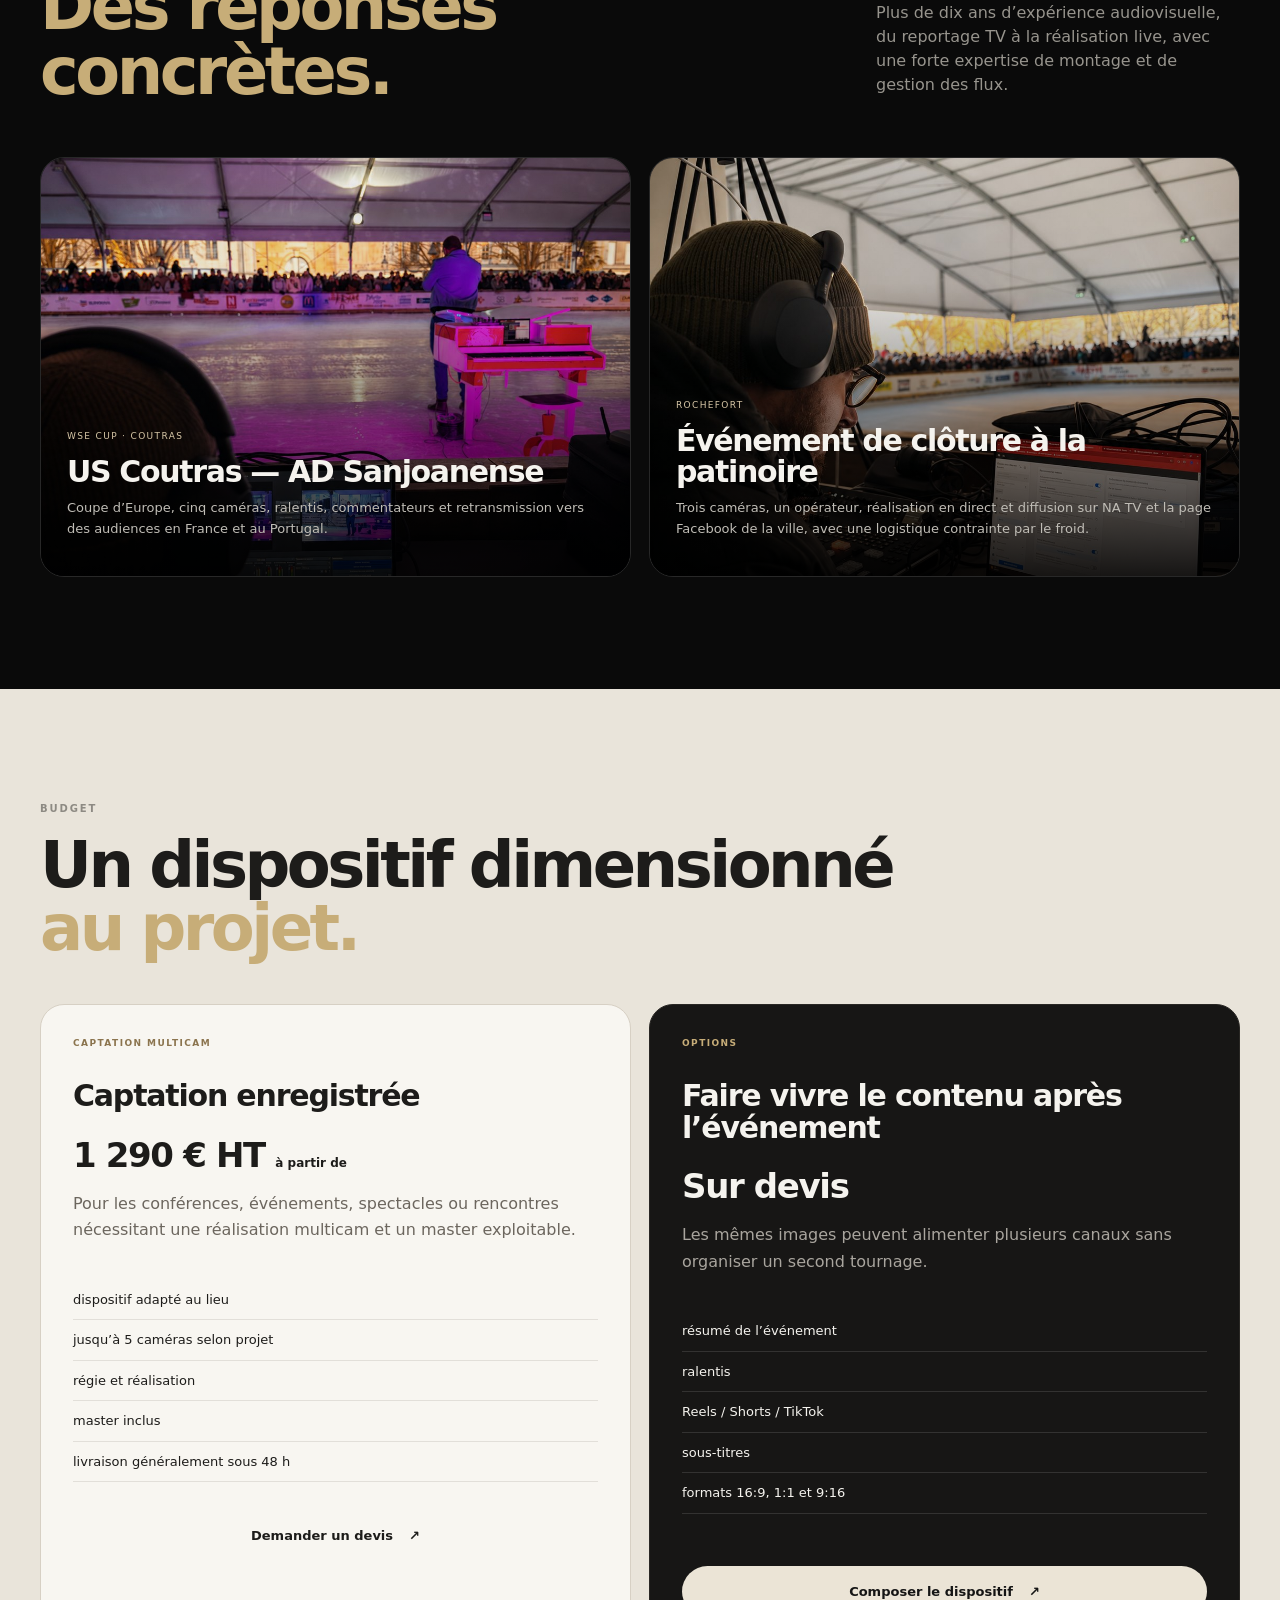
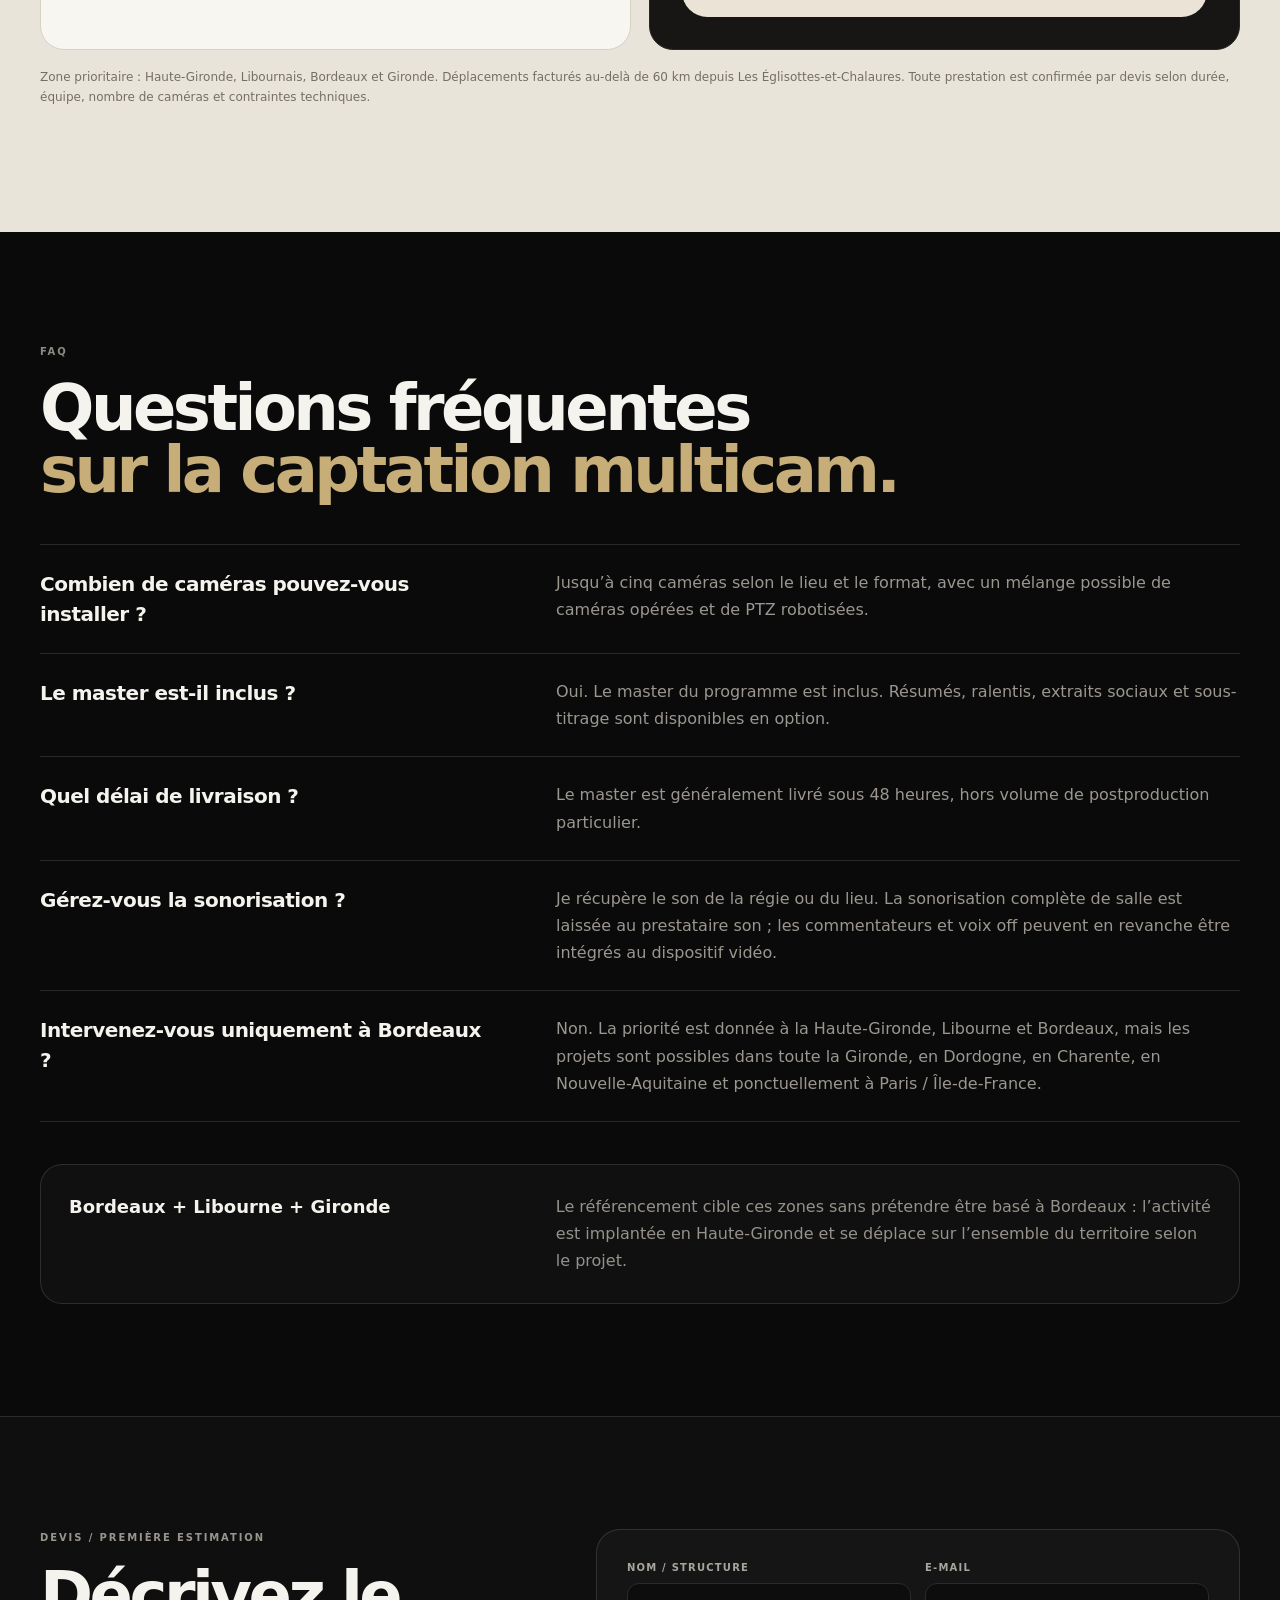
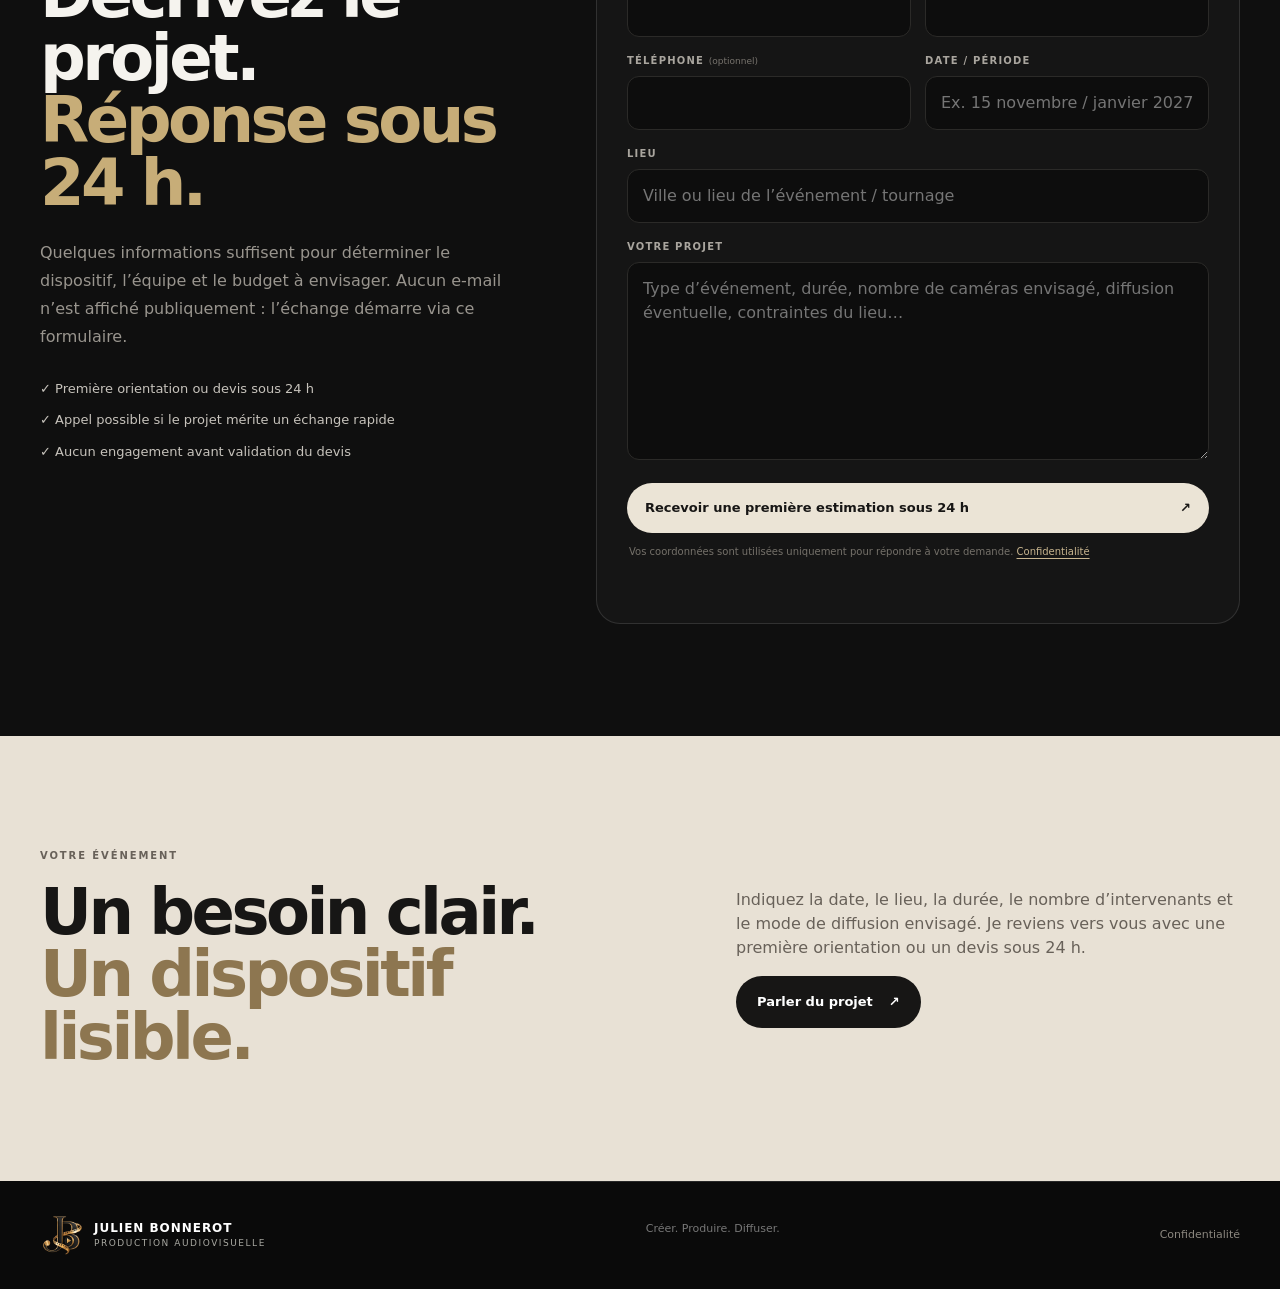
==== commit 5c3702e9: "Add files via upload" ====
--- a/captation-multicam-bordeaux.html
+++ b/captation-multicam-bordeaux.html
@@ -116,6 +116,31 @@
       .service-proof-item:last-child{border-bottom:0!important}.process-grid{grid-template-columns:1fr}.case-seo-card{min-height:360px}
       .pricing-card{padding:24px}.service-hero-lead{font-size:16px}
     }
+
+    .service-form-section{background:#0f0f0f;border-top:1px solid var(--line)}
+    .service-form-wrap{display:grid;grid-template-columns:.85fr 1.15fr;gap:80px;align-items:start}
+    .service-form-copy h2{font-size:clamp(42px,5vw,72px);line-height:.98;letter-spacing:-.055em;margin:0 0 24px}
+    .service-form-copy h2 em{font-style:normal;color:var(--accent)}
+    .service-form-copy>p{color:#99958e;line-height:1.75;max-width:560px}
+    .service-form-points{display:grid;gap:12px;margin-top:28px;color:#c7c3bc;font-size:13px}
+    .service-lead-form{border:1px solid var(--line);border-radius:24px;background:#151515;padding:30px}
+    .service-lead-form label{display:block;margin-bottom:16px}
+    .service-lead-form label>span{display:block;font-size:10px;font-weight:800;letter-spacing:.12em;text-transform:uppercase;color:#a9a59e;margin-bottom:8px}
+    .service-lead-form label small{font-size:9px;font-weight:500;text-transform:none;letter-spacing:0;color:#77736d}
+    .service-lead-form input,.service-lead-form textarea{width:100%;border:1px solid #2b2a28;background:#0d0d0d;color:#f4f1eb;border-radius:12px;padding:14px 15px;font:inherit;outline:none}
+    .service-lead-form input:focus,.service-lead-form textarea:focus{border-color:#8d7650}
+    .service-lead-form textarea{resize:vertical;min-height:150px}
+    .service-form-row{display:grid;grid-template-columns:1fr 1fr;gap:14px}
+    .service-submit{margin-top:6px;width:100%}
+    .service-form-status{min-height:22px;margin-top:12px;color:#c6b08b;font-size:12px}
+    @media(max-width:900px){
+      .service-form-wrap{grid-template-columns:1fr;gap:34px}
+    }
+    @media(max-width:580px){
+      .service-lead-form{padding:20px}
+      .service-form-row{grid-template-columns:1fr;gap:0}
+    }
+
   </style>
   <script type="application/ld+json">
 {
@@ -225,7 +250,7 @@
 }
   </script>
 </head>
-<body class="service-seo">
+<body class="service-seo" data-service-page="captation_multicam">
   <!-- Google Tag Manager (noscript) -->
   <noscript><iframe src="https://www.googletagmanager.com/ns.html?id=GTM-NM8S3KBX"
   height="0" width="0" style="display:none;visibility:hidden"></iframe></noscript>
@@ -239,9 +264,9 @@
     <nav aria-label="Navigation principale">
       <a href="index.html#services">Services</a>
       <a href="index.html#realisations">Réalisations</a>
-      <a href="index.html#contact">Contact</a>
+      <a href="#devis">Contact</a>
     </nav>
-    <a class="btn btn-small btn-accent" href="index.html#contact">Parler d’un projet <span>↗</span></a>
+    <a class="btn btn-small btn-accent" href="#devis">Parler d’un projet <span>↗</span></a>
   </header>
   <main>
     <section class="service-hero">
@@ -249,10 +274,10 @@
       <div class="shell service-hero-content">
         <a class="service-breadcrumb" href="index.html#services">← Services</a>
         <p class="kicker">CAPTATION VIDÉO · BORDEAUX · LIBOURNE · GIRONDE</p>
-        <h1>Captation multicam.<br><em>Une réalisation qui tient le direct.</em></h1>
+        <h1>Captation multicam à Bordeaux,<br><em>Libourne et en Gironde.</em></h1>
         <p class="service-hero-lead">Conférences, sport, spectacles, théâtre, événements institutionnels ou plateaux : jusqu’à cinq caméras, régie vidéo et master inclus.</p>
         <div class="service-hero-actions">
-          <a class="btn btn-accent" href="index.html#contact">Recevoir un devis sous 24 h <span>↗</span></a>
+          <a class="btn btn-accent" href="#devis">Recevoir un devis sous 24 h <span>↗</span></a>
           <a class="btn btn-ghost" href="#details">Voir le dispositif <span>↓</span></a>
         </div>
       </div>
@@ -328,7 +353,7 @@
             <div class="price">1 290 € HT <small>à partir de</small></div>
             <p>Pour les conférences, événements, spectacles ou rencontres nécessitant une réalisation multicam et un master exploitable.</p>
             <ul><li>dispositif adapté au lieu</li><li>jusqu’à 5 caméras selon projet</li><li>régie et réalisation</li><li>master inclus</li><li>livraison généralement sous 48 h</li></ul>
-            <a class="btn" href="index.html#contact">Demander un devis <span>↗</span></a>
+            <a class="btn" href="#devis">Demander un devis <span>↗</span></a>
           </article>
           <article class="pricing-card featured">
             <span>OPTIONS</span>
@@ -336,7 +361,7 @@
             <div class="price">Sur devis</div>
             <p>Les mêmes images peuvent alimenter plusieurs canaux sans organiser un second tournage.</p>
             <ul><li>résumé de l’événement</li><li>ralentis</li><li>Reels / Shorts / TikTok</li><li>sous-titres</li><li>formats 16:9, 1:1 et 9:16</li></ul>
-            <a class="btn btn-light" href="index.html#contact">Composer le dispositif <span>↗</span></a>
+            <a class="btn btn-light" href="#devis">Composer le dispositif <span>↗</span></a>
           </article>
         </div>
         <p class="price-note">Zone prioritaire : Haute-Gironde, Libournais, Bordeaux et Gironde. Déplacements facturés au-delà de 60 km depuis Les Églisottes-et-Chalaures. Toute prestation est confirmée par devis selon durée, équipe, nombre de caméras et contraintes techniques.</p>
@@ -355,9 +380,51 @@
       <div class="zone-note"><strong>Bordeaux + Libourne + Gironde</strong><p>Le référencement cible ces zones sans prétendre être basé à Bordeaux : l’activité est implantée en Haute-Gironde et se déplace sur l’ensemble du territoire selon le projet.</p></div>
     </section>
 
+
+    <section class="service-form-section section" id="devis">
+      <div class="shell service-form-wrap">
+        <div class="service-form-copy">
+          <p class="eyebrow">DEVIS / PREMIÈRE ESTIMATION</p>
+          <h2>Décrivez le projet.<br><em>Réponse sous 24 h.</em></h2>
+          <p>Quelques informations suffisent pour déterminer le dispositif, l’équipe et le budget à envisager. Aucun e-mail n’est affiché publiquement : l’échange démarre via ce formulaire.</p>
+          <div class="service-form-points">
+            <span>✓ Première orientation ou devis sous 24 h</span>
+            <span>✓ Appel possible si le projet mérite un échange rapide</span>
+            <span>✓ Aucun engagement avant validation du devis</span>
+          </div>
+        </div>
+
+        <form class="service-lead-form" data-track-form="captation_multicam" action="https://formsubmit.co/ajax/7f390faee94d018f3a67518d826e69da" method="POST">
+          <input type="hidden" name="_subject" value="Demande devis — Captation multicam" />
+          <input type="hidden" name="origine" value="Captation multicam Bordeaux" />
+          <input type="text" name="_honey" class="hp-field" tabindex="-1" autocomplete="off" />
+
+          <div class="service-form-row">
+            <label><span>Nom / structure</span><input type="text" name="nom" autocomplete="name" minlength="2" maxlength="120" required /></label>
+            <label><span>E-mail</span><input type="email" name="email" autocomplete="email" inputmode="email" maxlength="160" required /></label>
+          </div>
+
+          <div class="service-form-row">
+            <label><span>Téléphone <small>(optionnel)</small></span><input type="tel" name="telephone" autocomplete="tel" maxlength="40" /></label>
+            <label><span>Date / période</span><input type="text" name="date_periode" maxlength="100" placeholder="Ex. 15 novembre / janvier 2027" /></label>
+          </div>
+
+          <label><span>Lieu</span><input type="text" name="lieu" maxlength="160" placeholder="Ville ou lieu de l’événement / tournage" /></label>
+
+          <label><span>Votre projet</span><textarea name="message" rows="7" minlength="20" maxlength="5000" placeholder="Type d’événement, durée, nombre de caméras envisagé, diffusion éventuelle, contraintes du lieu…" required></textarea></label>
+
+          <button class="form-submit service-submit" type="submit">
+            <span>Recevoir une première estimation sous 24 h</span><b>↗</b>
+          </button>
+          <p class="form-note">Vos coordonnées sont utilisées uniquement pour répondre à votre demande. <a href="confidentialite.html">Confidentialité</a></p>
+          <p class="form-status service-form-status" role="status" aria-live="polite"></p>
+        </form>
+      </div>
+    </section>
+
     <section class="service-cta section"><div class="shell service-cta-inner">
       <div><p class="eyebrow">VOTRE ÉVÉNEMENT</p><h2>Un besoin clair.<br><em>Un dispositif lisible.</em></h2></div>
-      <div><p>Indiquez la date, le lieu, la durée, le nombre d’intervenants et le mode de diffusion envisagé. Je reviens vers vous avec une première orientation ou un devis sous 24 h.</p><a class="btn" href="index.html#contact">Parler du projet <span>↗</span></a></div>
+      <div><p>Indiquez la date, le lieu, la durée, le nombre d’intervenants et le mode de diffusion envisagé. Je reviens vers vous avec une première orientation ou un devis sous 24 h.</p><a class="btn" href="#devis">Parler du projet <span>↗</span></a></div>
     </div></section>
 
   </main>
@@ -366,7 +433,8 @@
     <p>Créer. Produire. Diffuser.</p>
     <div class="footer-links"><a href="confidentialite.html">Confidentialité</a></div>
   </footer>
-  <a class="mobile-cta" href="index.html#contact">Parler d’un projet <span>↗</span></a>
+  <a class="mobile-cta" href="#devis">Parler d’un projet <span>↗</span></a>
   <script src="script.js?v=60"></script>
+  <script src="analytics-events.js?v=62"></script>
 </body>
 </html>
